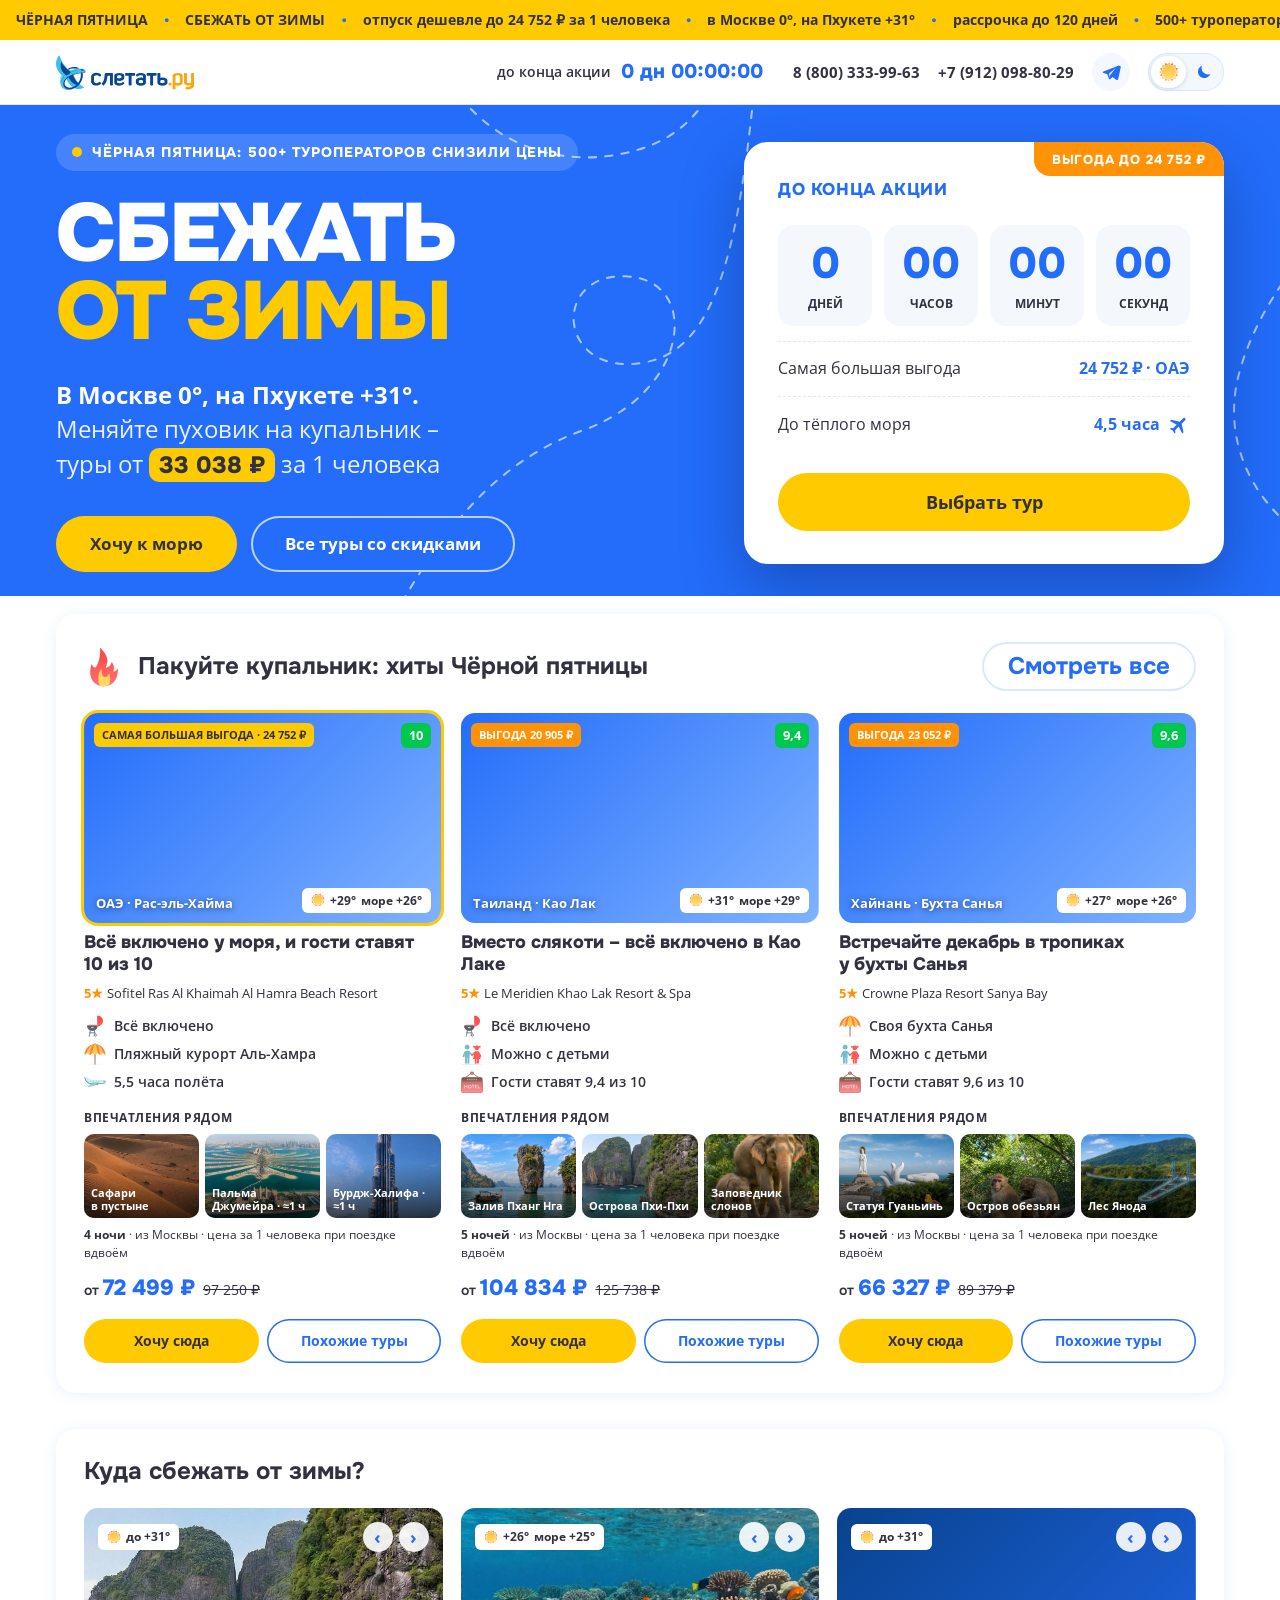
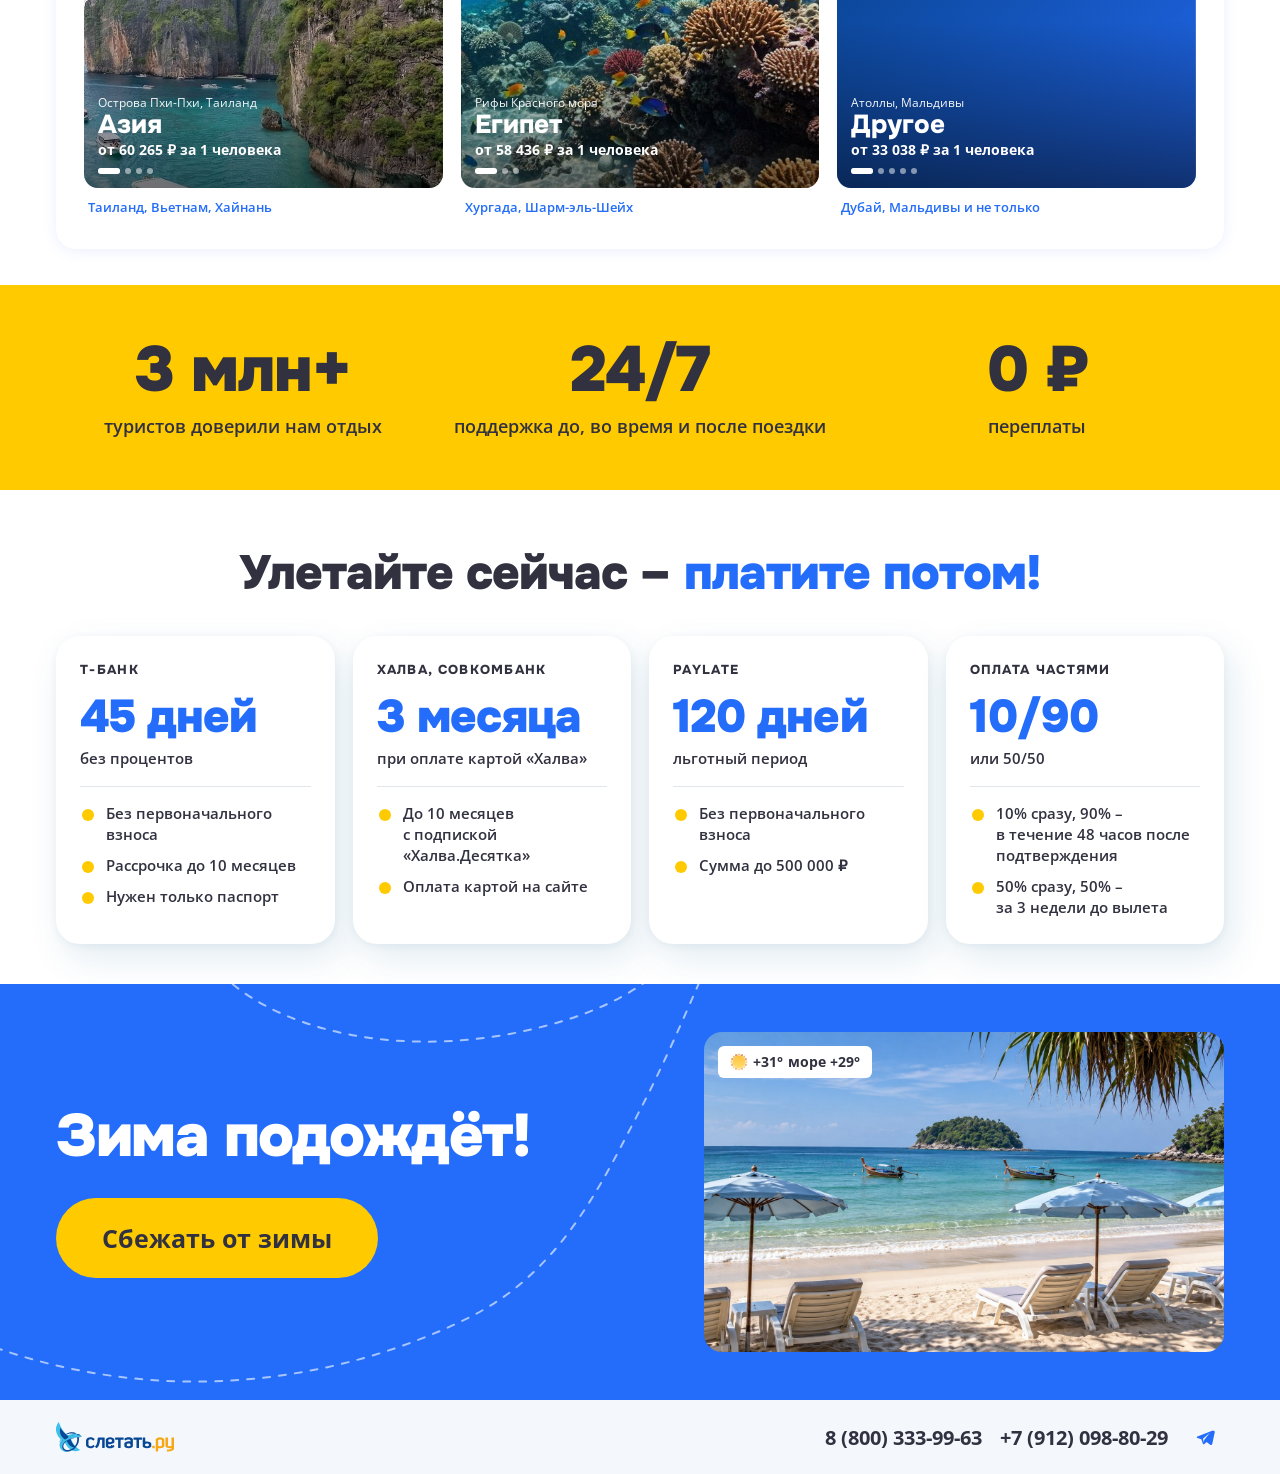
==== black-friday-v13-zima.html @ d65ff570 "Сбежать от зимы v13: стиль эталона, переключатель светлой и тёмной темы, Пхукет в финале Co-Authored" ====
<!doctype html>
<html lang="ru">
<head>
<meta charset="utf-8">
<meta name="viewport" content="width=device-width, initial-scale=1">
<title>Сбежать от зимы – Чёрная пятница в Слетать.ру</title>
<!-- шрифты бренда локально (00_Бренд/fonts): Onest – заголовки, Open Sans – текст; фирменный шрифт Яндекса с yandex-серверов убран -->
<link rel="stylesheet" href="assets/fonts/fonts.css">
<!-- как на ЧП-витрине: макет 1280 px, на десктопе (окно шире 1080 px) страница масштабируется целиком – одинаково в любом окне и масштабе браузера -->
<script>try{if(localStorage.getItem("sl_theme")==="dark")document.documentElement.dataset.theme="dark"}catch(e){}</script>
<script>(() => { const D = document.documentElement, f = () => { const w = D.clientWidth || innerWidth; D.style.setProperty('--z', w > 1080 ? Math.max(.8, Math.min(w / 1280, innerHeight / 560)).toFixed(4) : '1'); }; f(); addEventListener('resize', f); document.addEventListener('DOMContentLoaded', f); })();</script>
<style>
/* цвета только из основной темы sletat.ru (base.html) */
/* цвета бренда (00_Бренд/BRANDBOOK.md): синий #236DFA, жёлтый #FFCA00, оранжевый плашек #FF9207, рейтинг #00C74D, подписи #6C6C76 */
:root{--blue:#236DFA;--bd:#094695;--text:#313140;--muted:#6C6C76;--sky:#F4F8FD;--lb:#D9EAFF;--line:#E1E6EE;--yel:#FFCA00;--org:#FF9207;--grn:#00C74D;--gbg:#E3F7E8}
*{box-sizing:border-box;margin:0;padding:0}
html{scroll-behavior:smooth;scroll-padding-top:90px}
body{font-family:'Open Sans',Helvetica,Arial,sans-serif;background:#fff;color:var(--text);line-height:1.45;overflow-x:hidden;font-size:15px}
a{color:inherit;text-decoration:none}
h1,h2,h3,.mega,.offer,.kicker,.cd b,.nums b,.payc .big,.photo b,.hotel .hook,.hotel .pr b,.way-t,.fin h2,.vs-t,.tcard .lbl{font-family:'Onest','Open Sans',Arial,sans-serif}
button{font:inherit;border:0;cursor:pointer;background:none;color:inherit}
:root{--z:1;--vh:calc(1vh / var(--z))}
@media (min-width:1081px){:root{--vh:min(calc(1vh / var(--z)), 6.06px)}body{zoom:var(--z)}}
.wrap{max-width:1280px;margin:0 auto;padding:0 56px}
.btn{display:inline-flex;align-items:center;justify-content:center;gap:8px;padding:13px 24px;border-radius:100px;font-weight:700;font-size:15px;white-space:nowrap;transition:box-shadow .15s,background .15s} /* все кнопки – пилюли без стрелок (Наталья, 09.11.2026) */
.btn-y{background:var(--yel);color:var(--text)}.btn-y:hover{background:#FFD709}
.btn-b{box-shadow:inset 0 0 0 1.5px var(--blue);color:var(--blue)}.btn-b:hover{background:var(--sky)}
.pill{display:inline-flex;align-items:center;gap:6px;padding:6px 14px;border-radius:100px;font-size:13px;font-weight:600;box-shadow:inset 0 0 0 1px var(--lb);color:var(--blue);white-space:nowrap}
.pill:hover{background:var(--sky)}
.hot{display:inline-flex;align-items:center;gap:5px;background:var(--org);color:#fff;font-weight:700;font-size:11px;letter-spacing:.3px;text-transform:uppercase;padding:4px 9px;border-radius:6px;align-self:flex-start}
.hot svg{width:12px;height:12px}
.proto{background:var(--sky);color:var(--muted);font-size:12px;padding:6px 0}

/* верхний баннер, как «Новый год на Хайнане» */
.promo{background:var(--yel);color:var(--text);overflow:hidden;white-space:nowrap;font-weight:700;font-size:14px;height:40px;display:flex;align-items:center}
.promo div{display:inline-block;animation:run 45s linear infinite}
.promo span{margin:0 16px}.promo b{color:var(--text);font-weight:800}.promo i{font-style:normal;color:var(--blue);font-size:9px;vertical-align:2px}
@keyframes run{to{transform:translateX(-50%)}}

/* шапка */
header{background:#fff;position:sticky;top:0;z-index:40;box-shadow:0 1px 0 var(--line)}
header .wrap{display:flex;align-items:center;gap:22px;height:64px}
/* логотип – файл бренда 00_Бренд/logo/logo_цветной_на-светлом.svg */
.logo{display:flex;align-items:center;flex:none}.logo img{display:block;height:35px;width:auto}
.grow{flex:1}
.hphone{font-weight:700;font-size:15px;line-height:1.2;white-space:nowrap;text-align:right}.hphone small{display:block;font-size:11px;color:var(--muted);font-weight:400}
/* таймер в шапке, как в посадках Натальи */
.hdr-time{display:flex;align-items:center;gap:10px;margin-right:10px;font-size:14px;font-weight:600;color:var(--muted);white-space:nowrap}
.hdr-time b{min-width:7.2em;font:800 20px/1 'Onest','Open Sans',Arial,sans-serif;color:var(--blue);font-variant-numeric:tabular-nums}

/* первый экран: заголовок слева, карточка таймера справа */
.hero{padding:0}.hero>.wrap{padding:0;max-width:none}
.hero-box{position:relative;background:var(--blue);color:#fff;border-radius:0;padding:clamp(22px,calc(5 * var(--vh)),44px) 56px clamp(20px,calc(4 * var(--vh)),48px);overflow:hidden}
.hero-in{position:relative;display:grid;grid-template-columns:minmax(0,1fr) 480px;gap:56px;align-items:center;max-width:1168px;margin:0 auto}
.kicker{display:inline-flex;align-items:center;gap:10px;background:#ffffff26;padding:8px 16px;border-radius:100px;font-weight:800;font-size:14px;letter-spacing:1px;text-transform:uppercase}
.kicker i{width:10px;height:10px;border-radius:50%;background:var(--yel)} /* без свечения и пульсации: на посадках ничего не светится */
.mega{font-size:clamp(64px,calc(13.6 * var(--vh)),104px);font-weight:900;line-height:.95;letter-spacing:-2px;text-transform:uppercase;margin:clamp(16px,calc(4 * var(--vh)),30px) 0 clamp(18px,calc(4.4 * var(--vh)),34px)}
.mega span{display:block;color:var(--yel)}
.hero .lead{font-size:clamp(19px,calc(3.9 * var(--vh)),25px);line-height:1.45;max-width:760px;color:#EAF2FF}
.hero .lead strong{font-weight:700;color:#fff}
.hero .lead b{display:inline-block;background:var(--yel);color:var(--text);font-family:'Onest','Open Sans',Arial,sans-serif;font-weight:800;padding:0 10px;border-radius:10px;white-space:nowrap}
.hero-cta{display:flex;gap:14px;flex-wrap:wrap;margin-top:clamp(24px,calc(5.6 * var(--vh)),44px)}
.hero-cta .btn{padding:clamp(14px,calc(2.6 * var(--vh)),18px) 34px;font-size:17px;border-radius:100px}
.btn-w{box-shadow:inset 0 0 0 2px #ffffffb3;color:#fff;background:var(--blue)}.btn-w:hover{background:#3A7CFB} /* фон непрозрачный: следы самолётов за кнопкой не видны */
.tcard{position:relative;background:#fff;color:var(--text);border-radius:24px;padding:clamp(26px,calc(6 * var(--vh)),44px) 34px clamp(24px,calc(5.4 * var(--vh)),40px);box-shadow:0 24px 60px rgba(6,30,90,.35)}
.tcard .lbl{color:var(--blue);font-weight:800;font-size:17px;letter-spacing:.6px;text-transform:uppercase}
.cdn{display:grid;grid-template-columns:repeat(4,1fr);gap:12px;margin:clamp(16px,calc(3.6 * var(--vh)),26px) 0 clamp(10px,calc(2.4 * var(--vh)),16px)}
.cd{background:var(--sky);border-radius:16px;padding:clamp(12px,calc(2.8 * var(--vh)),20px) 4px clamp(10px,calc(2.2 * var(--vh)),16px);text-align:center}
.cd b{display:block;font-size:clamp(38px,calc(7.2 * var(--vh)),52px);font-weight:800;line-height:1;color:var(--blue);font-variant-numeric:tabular-nums}
.cd small{display:block;margin-top:10px;color:var(--muted);font-size:12px;font-weight:700;text-transform:uppercase}
.trow{display:flex;justify-content:space-between;gap:10px;font-size:16px;padding:clamp(10px,calc(2.6 * var(--vh)),18px) 0;border-top:1px dashed var(--line)}.trow b{color:var(--blue);text-align:right}
.tcard>.btn{width:100%;margin-top:clamp(14px,calc(3.4 * var(--vh)),24px);padding:clamp(14px,calc(2.7 * var(--vh)),19px);font-size:18px;border-radius:100px}
/* плашка выгоды в углу карточки – как .fab-rib в посадках Натальи */
.t-rib{position:absolute;right:0;top:0;display:flex;align-items:center;height:34px;padding:0 18px;border-radius:0 24px 0 16px;background:var(--org);color:#fff;font:800 13px/1 'Onest','Open Sans',Arial,sans-serif;letter-spacing:.06em;text-transform:uppercase;white-space:nowrap}
.t-rib b{font-weight:800}

/* вкладки с иконками */

/* секция-карточка в стиле главной */
.blk{padding:18px 0}
.card{background:#fff;border-radius:20px;box-shadow:0 2px 14px rgba(35,109,250,.10);padding:28px 28px 30px}
.bh{display:flex;align-items:flex-start;gap:14px;margin-bottom:22px}
.bh .ico{flex:none;display:flex;align-items:center;justify-content:center;font-size:22px} /* иконки без подложки */
.bh h2{font-size:24px;font-weight:700;line-height:1.2}
.bh p{color:var(--muted);font-size:14px}
.bh .ttl{display:flex;align-items:center;gap:14px;flex-wrap:wrap}
.bh>div:last-child{flex:1;min-width:0}
/* «Смотреть все»: надпись размером с заголовок, кнопка справа */
.bh:has(.ttl .pill){align-items:center}.bh .ttl:has(.pill){justify-content:space-between}
.bh .ttl .pill,.tcar-h .pill{font:700 24px/1.2 'Onest','Open Sans',Arial,sans-serif;padding:10px 26px;box-shadow:inset 0 0 0 2px var(--lb)}
.bh .rnd{margin-left:auto;display:flex;gap:8px;flex:none}
.rnd button{width:38px;height:38px;border-radius:50%;box-shadow:inset 0 0 0 1px var(--lb);color:var(--blue);display:flex;align-items:center;justify-content:center}
.rnd button:hover{background:var(--sky)}.rnd svg{width:18px;height:18px}
.band{background:var(--sky);padding:44px 0;margin:28px 0}

/* карточки отелей */
.row3{display:grid;grid-template-columns:repeat(3,1fr);gap:20px}
.hotel{display:flex;flex-direction:column;gap:8px}
.himg{position:relative;height:210px;border-radius:14px;overflow:hidden;background-size:cover;background-position:center}
.himg .b1{position:absolute;left:10px;top:10px;max-width:calc(100% - 66px);background:var(--org);color:#fff;font-size:11px;font-weight:800;padding:4px 8px;border-radius:6px;text-transform:uppercase}
.himg .rt{position:absolute;right:10px;top:10px;background:var(--grn);color:#fff;font-size:13px;font-weight:800;padding:3px 8px;border-radius:6px}
.himg .cn{position:absolute;left:12px;bottom:10px;color:#fff;font-weight:700;font-size:13px;text-shadow:0 1px 6px rgba(0,0,0,.5)}
.hotel .pr{display:flex;align-items:baseline;gap:8px;flex-wrap:wrap;margin-top:4px}
.hotel .pr b{font-size:22px;font-weight:800;color:var(--blue)}.hotel .pr s{color:var(--muted);font-size:14px}
.hotel h3{font-size:15px;font-weight:700;line-height:1.3}
.hotel .m{color:var(--muted);font-size:13px}
.hotel .pl{display:flex;gap:6px;flex-wrap:wrap}.hotel .pl span{font-size:12px;padding:3px 8px;border-radius:6px;background:var(--sky);color:var(--blue);font-weight:600}
.hotel .mon{color:var(--grn);font-weight:700;font-size:13px}
.hotel .left{color:var(--org);font-weight:700;font-size:13px}
.hotel .btn{margin-top:auto}

/* направления */
.row4{display:grid;grid-template-columns:repeat(3,1fr);gap:18px;align-items:start}
.tile{display:flex;flex-direction:column;gap:8px}
.photo{position:relative;height:280px;border-radius:14px;overflow:hidden;color:#fff;cursor:pointer;outline:3px solid transparent;outline-offset:-3px;transition:outline-color .2s}
.tile.open .photo{outline-color:var(--org)}
.slide{position:absolute;inset:0;opacity:0;transition:opacity .6s;background-size:cover;background-position:center}.slide.on{opacity:1}
.photo .ov{position:absolute;inset:0;padding:14px;display:flex;flex-direction:column;justify-content:space-between;background:linear-gradient(180deg,rgba(0,0,0,.05) 40%,rgba(0,0,0,.55))}
.photo .t1{display:flex;justify-content:space-between;align-items:center}
.photo .save{background:var(--org);font-size:11px;font-weight:800;padding:4px 8px;border-radius:6px}
.arr{display:flex;gap:6px}.arr button{width:30px;height:30px;border-radius:50%;background:#ffffffe6;color:var(--blue);font-size:18px;font-weight:800;line-height:1}
.cap{font-size:12px;opacity:.95}.photo b{display:block;font-size:26px;font-weight:800;line-height:1.1}.photo .from{font-weight:700;font-size:14px}
.dots{display:flex;gap:5px;margin-top:8px}.dots i{width:6px;height:6px;border-radius:10px;background:#ffffff80;transition:width .3s}.dots i{position:relative;overflow:hidden}.dots i.on{width:22px;background:#ffffff80}.dots i.on:after{content:"";position:absolute;inset:0;background:#fff;transform-origin:left;transform:scaleX(1)}.tile.run .dots i.on:after{animation:prog 4s linear}@keyframes prog{from{transform:scaleX(0)}}
.hint{font-weight:600;font-size:13px;color:var(--blue);padding:2px 4px}
.list{display:none;background:#fff;border-radius:14px;padding:6px;box-shadow:0 10px 26px rgba(20,40,90,.16)}
.tile.open .list{display:block}.tile.open .hint{display:none}
.list a{display:flex;justify-content:space-between;align-items:center;padding:10px 12px;border-radius:8px;font-weight:700;font-size:14px}
.list a:hover{background:var(--sky)}.list a span{color:var(--muted);font-weight:400;font-size:13px}

/* карусель туров направления */
.tcar{margin-top:26px;border-top:1px solid var(--line);padding-top:22px}
.tcar-h{display:flex;justify-content:space-between;align-items:center;gap:12px}
.tcar-h b{font-size:20px}.cn2{color:var(--muted);font-size:14px;margin-left:10px}
.tcar .rnd{display:flex;gap:8px}
.fchips{display:flex;gap:6px;flex-wrap:wrap;margin:14px 0 16px}
.fchips button{padding:7px 14px;border-radius:8px;box-shadow:inset 0 0 0 1px var(--line);font-weight:600;font-size:13px}.fchips button.on{background:var(--blue);color:#fff;box-shadow:none}
.car{display:grid;grid-auto-flow:column;grid-auto-columns:calc((100% - 60px)/4);gap:20px;overflow-x:auto;scroll-snap-type:x mandatory;scrollbar-width:none;scroll-behavior:smooth}
.car::-webkit-scrollbar{display:none}
.car .hotel{scroll-snap-align:start}.car .himg{height:170px}.car .hotel h3{font-size:14px}
.car .lnk{color:var(--blue);font-weight:600;font-size:13px}

/* этапы – как «Почему Слетать.ру» */
.row4c{display:grid;grid-template-columns:repeat(4,1fr);gap:16px}
.st{background:#fff;border-radius:16px;padding:20px;display:flex;flex-direction:column;gap:6px;position:relative;min-height:190px}
.st .d{color:var(--muted);font-size:13px;font-weight:600}
.st h3{font-size:17px}.st p{color:var(--muted);font-size:13px}
.st .tag{display:none;position:absolute;right:14px;top:14px;background:var(--yel);font-weight:800;font-size:10px;letter-spacing:.5px;padding:3px 8px;border-radius:6px}
.st.now{box-shadow:0 0 0 2px var(--blue)}.st.now .tag{display:block}
.st .em{margin-top:auto;font-size:40px;align-self:flex-end;line-height:1}

/* рассрочка – синий баннер */
.inst{background:var(--blue);color:#fff;border-radius:20px;padding:28px 40px;display:grid;grid-template-columns:1fr 400px;gap:40px;align-items:center;position:relative;overflow:hidden}
.inst>*{position:relative}
.inst h2{font-size:28px;line-height:1.15;margin:10px 0 6px}
.inst .p{color:#EAF2FF;font-size:16px}
.chk{display:flex;gap:10px;align-items:center;font-weight:600;margin-top:6px}.chk:before{content:"✓";flex:none;width:20px;height:20px;border-radius:50%;background:var(--grn);color:#fff;font-size:12px;font-weight:800;display:flex;align-items:center;justify-content:center}
.inst .cta{display:flex;gap:10px;flex-wrap:wrap;margin-top:22px}.inst .btn-b{box-shadow:inset 0 0 0 1.5px #fff;color:#fff}.inst .btn-b:hover{background:#ffffff1f}
.calc{background:#fff;color:var(--text);border-radius:16px;padding:18px 22px;display:flex;flex-direction:column;gap:7px}
.calc .c2{font-size:11px;font-weight:800;color:var(--muted);letter-spacing:1px}
.calc .pr{display:flex;align-items:baseline;gap:8px}.calc .pr b{font-size:26px;color:var(--blue)}.calc .pr s{color:var(--muted)}
.calc .ec{align-self:flex-start;background:var(--gbg);color:var(--grn);font-weight:700;font-size:13px;padding:4px 9px;border-radius:6px}
.calc hr{border:0;border-top:1px solid var(--line)}
.tabs{display:flex;gap:6px}.tabs button{padding:7px 14px;border-radius:8px;box-shadow:inset 0 0 0 1px var(--line);font-weight:600;font-size:13px}.tabs button.on{background:var(--blue);color:#fff;box-shadow:none}
.permo{display:flex;align-items:baseline;gap:6px}.permo b{font-size:28px;font-weight:800;color:var(--blue)}.permo span{color:var(--muted)}
.paychips{display:flex;gap:8px;align-items:center;flex-wrap:wrap;margin-top:16px;font-size:14px}
.paychips span{background:var(--sky);color:var(--blue);font-weight:600;font-size:13px;padding:6px 12px;border-radius:8px}

/* как забрать тур */
.how{display:grid;grid-template-columns:repeat(3,1fr);gap:16px}
.hs{border-radius:16px;box-shadow:inset 0 0 0 1px var(--line);padding:22px;display:flex;gap:14px}
.hs i{flex:none;width:40px;height:40px;border-radius:50%;background:var(--sky);color:var(--blue);font-style:normal;font-weight:800;font-size:18px;display:flex;align-items:center;justify-content:center}
.hs h3{font-size:16px;margin-bottom:4px}.hs p{color:var(--muted);font-size:13px}
.paynote{margin-top:16px;background:var(--gbg);color:#14753F;border-radius:12px;padding:12px 18px;font-weight:600;font-size:14px}

/* цифры – как в посадке Натальи ЧП-корпоративный */
.stats{background:var(--yel);padding:52px 0;margin:18px 0}
.stats .wrap{display:grid;grid-template-columns:repeat(3,minmax(0,1fr));gap:24px;text-align:center}
.stats b{display:block;font:900 64px/1.05 'Onest','Open Sans',Arial,sans-serif;color:var(--text);letter-spacing:-.02em}
.stats span{display:block;margin-top:10px;font-size:18px;font-weight:600;line-height:1.35;color:var(--text)}
@media(max-width:980px){.stats{padding:32px 0}.stats .wrap{gap:8px}.stats b{font-size:28px;white-space:nowrap}.stats span{font-size:13px}}

/* форма – как «Подберём под ваш бюджет» */
.pick{display:grid;grid-template-columns:1fr 420px;gap:40px;align-items:start}
.ava{display:flex;margin-bottom:14px}.ava i{width:46px;height:46px;border-radius:50%;border:3px solid #fff;margin-left:-10px;display:flex;align-items:center;justify-content:center;font-style:normal;font-weight:800;color:#fff;font-size:15px}
.ava i:first-child{margin-left:0;background:var(--blue)}.ava i:nth-child(2){background:var(--org)}.ava i:nth-child(3){background:var(--grn)}
.pick h2{font-size:28px;line-height:1.15}
.pick .sub{color:var(--muted);margin-top:8px}
.after{margin-top:20px;display:flex;flex-direction:column;gap:10px}
.after h3{font-size:15px}
.after div{display:flex;gap:12px;align-items:flex-start;font-size:14px}.after i{flex:none;width:28px;height:28px;border-radius:8px;background:var(--sky);color:var(--blue);font-style:normal;font-weight:800;display:flex;align-items:center;justify-content:center;font-size:13px}
.pick .ph{margin-top:18px;font-size:13px;color:var(--muted)}.pick .ph a{color:var(--blue);font-weight:700}
.lead-form{display:flex;flex-direction:column;gap:10px;background:var(--sky);border-radius:16px;padding:22px}
.lead-form h3{font-size:18px}
.fld{background:#fff;border:1px solid var(--line);border-radius:10px;padding:7px 14px}.fld:focus-within{border-color:var(--blue)}
.fld label{display:block;font-size:11px;color:var(--muted)}.fld input{border:0;font:inherit;width:100%;outline:none;padding:1px 0;background:transparent}
.chs{display:flex;gap:6px;flex-wrap:wrap}.chs input{display:none}.chs span{display:inline-block;padding:7px 14px;border-radius:8px;background:#fff;border:1px solid var(--line);font-weight:600;font-size:13px;cursor:pointer}
.chs input:checked+span{background:var(--blue);color:#fff;border-color:var(--blue)}
.legal{font-size:11px;color:var(--muted)}
.ok{background:var(--gbg);border-radius:16px;padding:22px}.ok h3{color:var(--grn);margin-bottom:6px}

/* как купить: две колонки */
.buy{display:grid;grid-template-columns:1fr 1fr;gap:20px}
.buy .col{border-radius:16px;box-shadow:inset 0 0 0 1px var(--line);padding:22px}
.buy h3{font-size:16px;margin-bottom:12px}
.buy li{list-style:none;display:flex;align-items:center;gap:10px;padding:10px 12px;border-radius:10px;background:var(--sky);margin-bottom:8px;font-size:14px}
.buy li:before{content:"";flex:none;width:8px;height:8px;border-radius:50%;background:var(--blue)}
.buy .tel{font-size:24px;font-weight:800;color:var(--blue);display:block;margin:4px 0}
.buy .col .row{display:flex;gap:8px;flex-wrap:wrap;margin-top:12px}.buy .col .row .btn{padding:10px 16px;font-size:14px}

/* подвал */
footer{background:var(--sky);margin-top:0;padding:18px 0;font-size:13px;color:var(--muted)}
.fgrid{display:flex;align-items:center;justify-content:space-between;gap:28px;flex-wrap:wrap}
.fgrid .logo img{height:30px}
.flinks{display:flex;gap:18px;flex-wrap:wrap;flex:1}footer a:hover{color:var(--blue)}
footer .tel{color:var(--text);font-size:16px;font-weight:800}
.fbot{margin-top:10px;font-size:11px}

.mbar{display:none;position:fixed;left:0;right:0;bottom:0;z-index:38;background:#fff;box-shadow:0 -6px 20px rgba(20,40,90,.12)}
.mbar .t{background:var(--blue);color:#fff;text-align:center;font-size:12px;font-weight:700;padding:5px}
.mbar .r{display:flex;gap:8px;padding:10px 12px}.mbar .btn{flex:1;padding:12px 8px}
.modal{position:fixed;inset:0;background:rgba(10,25,60,.55);display:none;align-items:center;justify-content:center;z-index:60;padding:16px}
.modal.open{display:flex}.modal .box{background:#fff;border-radius:20px;padding:24px;max-width:440px;width:100%;position:relative}
.modal .x{position:absolute;right:14px;top:6px;color:var(--muted);font-size:28px}.modal h3{font-size:20px;padding-right:28px}
.modal .lead-form{padding:0;background:none;margin-top:12px}.modal .fld{background:var(--sky)}

@media(max-width:980px){
 .wrap{padding:0 16px}body{font-size:14px}
 .hide-m{display:none!important}.hdr-time{display:none}
 .hero-box{padding:26px 16px 30px}
 .hero-in{grid-template-columns:1fr;gap:44px}
 .mega{font-size:54px;letter-spacing:-1px;margin:18px 0 20px}.hero .lead{font-size:18px}
 .hero-cta .btn{flex:1 1 100%;padding:15px}
 .tcard{padding:26px 16px 18px}.cd b{font-size:32px}.cdn{gap:6px}.trow{font-size:14px}
 .card{padding:20px 16px;border-radius:16px}.bh h2{font-size:20px}.bh .ttl .pill,.tcar-h .pill{font-size:20px;padding:8px 20px}.bh:has(.ttl .pill){align-items:flex-start}
 .row3,.row4{grid-auto-flow:column;grid-template-columns:none;grid-auto-columns:82%;overflow-x:auto;scroll-snap-type:x mandatory;scrollbar-width:none}
 .row3>*,.row4>*{scroll-snap-align:start}
 .row4c,.how,.buy,.pick{grid-template-columns:1fr}
 .photo{height:230px}
 .car{grid-auto-columns:78%}.tcar-h b{font-size:17px}
 .inst{grid-template-columns:1fr;padding:24px 18px;gap:24px}.inst h2{font-size:24px}
 .inst>*,.pick>*{min-width:0}
 footer{padding:16px 0 96px}.fgrid{gap:12px}
 .mbar{display:block}
}

/* v5: иконки набора Summer (Printerinks), как у посадки Натальи */
.fi{width:22px;height:22px;flex:none;display:inline-block;vertical-align:middle}
.bh .ico .fi{width:40px;height:40px}
@media(max-width:980px){.bh .ico .fi{width:32px;height:32px}}
.hot .fi,.chips .fi{width:14px;height:14px}
/* шапка: два телефона и Telegram */
.hphones{display:flex;gap:18px;align-items:center}
.tg{width:38px;height:38px;flex:none;border-radius:50%;background:var(--sky);color:var(--blue);display:flex;align-items:center;justify-content:center}
.tg svg{width:20px;height:20px}.tg:hover{background:var(--lb)}
/* карточка тура: крючок, удобства, условия и две кнопки, как у Натальи */
.hotel .hook{font-size:18px;font-weight:800;line-height:1.25}
.hotel .hn{font-size:13px;color:var(--muted)}.hotel .hn b{color:var(--org);font-weight:700;margin-right:4px}
.perks{display:flex;flex-direction:column;gap:6px;margin:4px 0}
.perks span{display:flex;align-items:center;gap:8px;font-size:14px;font-weight:600}
.terms{font-size:12px;color:var(--muted)}.terms b{color:var(--text)}
.hotel .pr small{font-size:14px;font-weight:600;color:var(--text)}
.cta2{display:flex;gap:8px;margin-top:auto;padding-top:6px}.cta2 .btn{flex:1;padding:12px 10px;font-size:14px}
.car .cta2 .btn{padding:10px 8px;font-size:13px}
.carlink{font-weight:700;color:var(--blue);font-size:14px;white-space:nowrap}
/* рассрочка: 4 карточки с условиями sletat.ru/faq */
.inst{grid-template-columns:1fr}
.pay-sec{padding:40px 0 22px}
.pay-h{text-align:center;font:900 48px/1.08 'Onest','Open Sans',Arial,sans-serif;letter-spacing:-.02em}.pay-h em{font-style:normal;color:var(--blue)}
.pay-sub{text-align:center;color:var(--muted);font-size:18px;margin-top:12px}
.pay{display:grid;grid-template-columns:repeat(4,minmax(0,1fr));gap:18px;margin-top:36px}
.pay-c{display:flex;flex-direction:column;padding:26px 24px;border-radius:24px;background:#fff;box-shadow:0 2px 8px rgba(15,85,126,.06),8px 14px 36px rgba(18,102,152,.12);transition:transform .3s cubic-bezier(.2,.8,.2,1)}
.pay-c:hover{transform:translateY(-4px)}
.pay-p{font:800 13px/1.2 'Onest','Open Sans',Arial,sans-serif;letter-spacing:.1em;text-transform:uppercase;color:var(--muted)}
.pay-big{margin:16px 0 18px;font:900 46px/1 'Onest','Open Sans',Arial,sans-serif;letter-spacing:-.02em;color:var(--blue);white-space:nowrap}
.pay-big small{display:block;margin-top:8px;font:600 15px/1.35 'Open Sans',Arial,sans-serif;letter-spacing:0;color:var(--muted);white-space:normal}
.pay-l{list-style:none;margin:0;padding:16px 0 0;border-top:1px solid var(--line);display:grid;gap:10px}
.pay-l li{position:relative;padding-left:26px;font-size:14.5px;font-weight:600;line-height:1.45}
.pay-l li::before{content:'';position:absolute;left:2px;top:6px;width:12px;height:12px;border-radius:50%;background:var(--yel)}
.pay-note{text-align:center;color:var(--muted);font-size:13px;margin-top:22px}
.pay-cta{display:flex;justify-content:center;gap:12px;flex-wrap:wrap;margin-top:18px}.pay-cta .btn{padding:16px 34px;font-size:17px}
.btn-b2{box-shadow:inset 0 0 0 2px var(--blue);color:var(--blue)}.btn-b2:hover{background:var(--sky)}
@media(max-width:980px){.pay-h{font-size:30px}.pay-sub{font-size:15px}.pay{grid-template-columns:1fr 1fr;gap:12px;margin-top:24px}.pay-c{padding:22px 20px}.pay-big{font-size:36px;margin:12px 0 14px}.pay-cta .btn{flex:1 1 100%}}
@media(max-width:560px){.pay{grid-template-columns:1fr}}
.payg{display:grid;grid-template-columns:repeat(4,1fr);gap:14px}
.payc{background:#fff;color:var(--text);border-radius:16px;padding:18px 18px 16px;display:flex;flex-direction:column;gap:4px}
.payc .pp{font-size:12px;font-weight:800;color:var(--muted);text-transform:uppercase;letter-spacing:.5px}
.payc .big{font-size:30px;font-weight:900;color:var(--blue);line-height:1.1}
.payc .big small{display:block;font-size:13px;font-weight:600;color:var(--text)}
.payc ul{list-style:none;margin-top:8px;display:flex;flex-direction:column;gap:4px;font-size:13px;color:var(--muted)}
.payc ul li{position:relative;padding-left:18px}.payc ul li:before{content:"";position:absolute;left:0;top:5px;width:10px;height:10px;border-radius:50%;background:var(--yel)}.payc.y ul li:before{background:var(--blue)}
.payc.y{background:var(--yel)}.payc.y .big{color:var(--text)}.payc.y ul{color:var(--text)}
.paynote2{font-size:12px;color:#EAF2FF;margin-top:12px}
/* подвал: контакты */
.fcont{display:flex;gap:18px;align-items:center;flex-wrap:wrap}
.fcont .tel{font-size:20px;margin:0}
@media(max-width:980px){
 header .wrap{gap:10px}.logo img{height:28px}.hphones{gap:10px}
 .kicker{font-size:12px;letter-spacing:.4px;padding:7px 12px}.hero .lead br{display:none}
 .hphone{display:none}
 .payg{grid-template-columns:1fr 1fr}.payc .big{font-size:24px}
 .tcar-h{flex-wrap:wrap}
}
@media(max-width:560px){.payg{grid-template-columns:1fr}
}

/* ===== v8: Макс, погода из «Сбежать от зимы», «Впечатления рядом» и финал из посадки Натальи ===== */
.tg.mx svg{width:22px;height:22px}
.bh .sub2{color:var(--muted);font-size:15px;margin-top:4px}
/* температура на фото */
.tmp{display:inline-flex;align-items:center;gap:5px;background:#fff;color:var(--text);font-size:12px;font-weight:800;padding:4px 9px;border-radius:6px;white-space:nowrap}
.tmp .fi{width:14px;height:14px}.tmp i{font-style:normal;font-weight:800;color:var(--text)}
.himg .tmp{position:absolute;right:10px;bottom:10px}
.car .himg .tmp{top:44px;bottom:auto} /* в узких карточках каталога погода не закрывает подпись места */
.photo .t1 .tmp{font-size:12px}
/* «Тот же ноябрь, другая погода» */
.vs{position:relative;display:grid;grid-template-columns:1fr 1fr;gap:72px}
.vs:before{content:"";position:absolute;left:calc(50% - 36px);right:calc(50% - 36px);top:50%;border-top:2px dashed var(--lb)}
.vs-c{position:relative;min-height:300px;border-radius:16px;overflow:hidden;color:#fff;padding:24px 26px;display:flex;flex-direction:column;justify-content:flex-end;background-size:cover;background-position:center;isolation:isolate}
.vs-c:after{content:"";position:absolute;inset:0;z-index:-1;background:linear-gradient(180deg,rgba(0,0,0,0) 25%,rgba(0,0,0,.7))}
.vs-c.cold{background-color:#5D6A87;filter:saturate(.6)}.vs-c.warm{background-color:var(--blue)}
.vs-l{font-size:13px;font-weight:800;letter-spacing:.8px;text-transform:uppercase;opacity:.9}
.vs-t{font-size:84px;font-weight:900;line-height:.95;letter-spacing:-2px;margin:6px 0 12px}
.vs-c.warm .vs-t{color:var(--yel)}
.vs-f{list-style:none;display:grid;gap:6px;font-weight:600;font-size:15px;border-top:1px solid #ffffff40;padding-top:12px}
.vs-f li{display:flex;gap:8px;align-items:center}.vs-f .fi{filter:brightness(0) invert(1)}
.vs-mid{position:absolute;left:50%;top:50%;transform:translate(-50%,-50%);z-index:2;width:96px;height:96px;border-radius:50%;background:var(--yel);display:flex;flex-direction:column;align-items:center;justify-content:center;box-shadow:0 0 0 8px #fff;text-align:center;line-height:1.1}
.vs-mid b{font-size:17px;font-weight:900}.vs-mid small{font-size:11px;font-weight:700}
/* «Впечатления рядом» в хитах */
.see-h{font-size:12px;font-weight:800;color:var(--muted);text-transform:uppercase;letter-spacing:.5px;margin-top:4px}
.see{display:grid;grid-template-columns:repeat(3,1fr);gap:6px}
.sg{position:relative;height:84px;border-radius:10px;overflow:hidden;background-size:cover;background-position:center;background-color:var(--lb);color:#fff;display:flex;align-items:flex-end;padding:6px 7px;font-size:11px;font-weight:700;line-height:1.15}
.sg:before{content:"";position:absolute;inset:0;background:linear-gradient(180deg,rgba(0,0,0,0) 35%,rgba(0,0,0,.7))}.sg span{position:relative}
/* «Купите как удобно» */
.ways{display:grid;grid-template-columns:repeat(3,1fr);gap:16px}
.way{display:flex;flex-direction:column;gap:8px;padding:22px 20px;border-radius:16px;background:var(--sky);transition:box-shadow .15s}
.way:hover{box-shadow:inset 0 0 0 2px var(--blue)}
.way-i{width:46px;height:46px;border-radius:50%;background:var(--blue);color:#fff;display:flex;align-items:center;justify-content:center}.way-i svg{width:22px;height:22px}
.way-t{font-size:19px;font-weight:800}.way-d{color:var(--muted);font-size:14px}
.way-a{margin-top:auto;padding-top:6px;color:var(--blue);font-weight:800;font-size:17px;white-space:nowrap}
/* финал */
.fin-sec{position:relative;overflow:hidden;background:var(--blue);color:#fff;margin-top:18px;padding:48px 0}.fin-sec>.wrap{position:relative}
/* следы самолётов: белый пунктир, как маршруты на первом экране посадок Натальи */
.trails{position:absolute;top:0;left:50%;width:1280px;height:100%;margin-left:-640px;pointer-events:none}
.trails path{fill:none;stroke:rgba(255,255,255,.6);stroke-width:2;stroke-dasharray:7 9;stroke-linecap:round} /* статичные */
@media(max-width:980px){.trails{display:none}} /* цветные блоки – на всю ширину, без скруглений */
.fin{display:grid;grid-template-columns:minmax(0,1fr) minmax(0,520px);gap:48px;align-items:center;overflow:hidden}
.fin h2{font-size:60px;font-weight:900;line-height:1.02;letter-spacing:-1.5px}.fin p{font-size:20px;margin:16px 0 0;max-width:480px;color:#EAF2FF}.fin p b{color:#fff}
.fin .btn{margin-top:30px;background:var(--yel);color:var(--text);padding:22px 46px;font-size:25px;border-radius:100px}.fin .btn:hover{background:#FFD709}
.fin-ph{position:relative;height:320px;border-radius:18px;overflow:hidden}
.fin-ph>img{display:block;width:100%;height:100%;object-fit:cover}
.fin-ph .tmp{position:absolute;left:14px;top:14px;font-size:14px;padding:6px 12px}.fin-ph .tmp .fi{width:18px;height:18px}
@media(max-width:980px){
 .vs{grid-template-columns:1fr;gap:16px}.vs:before{display:none}.vs-c{min-height:230px}.vs-t{font-size:60px}
 .vs-mid{position:static;transform:none;margin:-8px auto -8px;width:auto;height:auto;flex-direction:row;gap:6px;padding:8px 16px;border-radius:100px;box-shadow:none}
 .fin-sec{padding:32px 0}.fin{grid-template-columns:1fr;gap:22px}.fin h2{font-size:34px}.fin p{font-size:16px}.fin .btn{width:100%;padding:18px;margin-top:22px;font-size:21px}.fin-ph{height:210px}
}
@media(max-width:760px){.ways{grid-template-columns:1fr}}

/* ===== v8.1: каталог открывается по клику на плитку + анимации фото из v7 «Сбежать от зимы» ===== */
.tcar[hidden]{display:none}
.tcar{animation:catin .45s cubic-bezier(.2,.8,.2,1);scroll-margin-top:90px}
@keyframes catin{from{opacity:0;transform:translateY(12px)}}
.tile .photo{transition:transform .3s cubic-bezier(.2,.8,.2,1),outline-color .2s}
.tile:hover .photo{transform:translateY(-4px)}
.slide{transition:opacity .6s,transform .8s cubic-bezier(.2,.8,.2,1)}
.tile:hover .slide{transform:scale(1.06)}
.tile.sel .photo{box-shadow:0 0 0 3px var(--org)}
.tile .hint{cursor:pointer;text-align:left}
/* слой фото внутри карточки, чтобы зумить фото, а не плашки */
.ph{position:absolute;inset:0;background-size:cover;background-position:center;font-style:normal}
.himg .ph{transition:transform .6s cubic-bezier(.2,.8,.2,1)}
.car .hotel:hover .himg .ph{transform:scale(1.06)}
/* хиты: карточка выезжает снизу, фото медленно отъезжает (9 с), удобства появляются по очереди */
.hotel.hit{opacity:0;transform:translateY(40px);transition:opacity .7s ease,transform .7s cubic-bezier(.2,.8,.2,1);transition-delay:calc(var(--i) * 120ms)}
.hotel.hit.vis{opacity:1;transform:none}
.hotel.hit .himg .ph{transform:scale(1.12);transition:transform 9s ease-out}
.hotel.hit.vis .himg .ph{transform:scale(1)}
.hotel.hit .perks span{opacity:0;transform:translateY(8px);transition:opacity .4s ease,transform .4s cubic-bezier(.2,1.3,.4,1);transition-delay:calc(var(--j) * 90ms + 350ms)}
.hotel.hit.vis .perks span{opacity:1;transform:none}
/* «Впечатления рядом»: зум при наведении */
.sg .ph{z-index:0;transition:transform .6s cubic-bezier(.2,.8,.2,1)}.sg:before{z-index:1}.sg span{z-index:2}
.sg:hover .ph{transform:scale(1.06)}
/* карточки каталога появляются каскадом */
.car .hotel{animation:ccin .5s cubic-bezier(.2,.8,.2,1) both;animation-delay:calc(var(--i) * 70ms)}
@keyframes ccin{from{opacity:0;transform:translateY(16px)}}
/* «Тот же ноябрь»: медленный наезд камеры, как на первом экране v7 */
.vs-c{background-image:none!important}
.vs-c .ph{z-index:-2;animation:drift 24s ease-in-out infinite alternate}
@keyframes drift{from{transform:scale(1)}to{transform:scale(1.08)}}
.way{transition:transform .3s cubic-bezier(.2,.8,.2,1),box-shadow .15s}.way:hover{transform:translateY(-4px)}
/* v8.3: триггеры */
.hotel.hit.top .himg{box-shadow:0 0 0 3px var(--yel)}.hotel.hit.top .b1{background:var(--yel);color:var(--text)}

.trow a{color:var(--blue);border-bottom:1px dashed var(--lb)}
.trow .tfly{display:inline-flex;align-items:center;gap:8px}.trow .tplane{width:22px;height:22px;fill:var(--blue);flex:none}
.xchips{margin-top:-6px}.xchips button{display:inline-flex;align-items:center;gap:6px}.xchips button small{color:var(--muted);font-weight:600}.xchips button.on small{color:#D9EAFF}
.xchips .fi,.hotel .pl .fi{width:16px;height:16px}.hotel .pl span{display:inline-flex;align-items:center;gap:4px}
#maxHit{scroll-margin-top:100px}
@media(prefers-reduced-motion:reduce){
 .tcar,.car .hotel,.vs-c .ph{animation:none}
 .hotel.hit,.hotel.hit .perks span{opacity:1;transform:none;transition:none}
 .hotel.hit .himg .ph{transform:none;transition:none}
 .tile:hover .photo,.tile:hover .slide,.way:hover{transform:none}
}
/* v8.4: без серых надписей: служебные удалены, нужные подписи тёмные */
:root{--muted:#313140}
/* v10: корпоративные цвета эталона (тёмная палитра v9 убрана) */
/* v11: таймер снова на первом экране, фото в финале – как в эталоне */
.fin-ph>img{object-position:50% 50%}
/* ===== v12: тёмная тема из v9 по переключателю ===== */
html[data-theme=dark]{--bg:#070B16;--bg2:#0B1226;--card:#111A2E;--card2:#17223A;--text:#F5F7FB;--muted:#F5F7FB;--sky:#17223A;--lb:#2A3A5C;--line:#22304D;--ink-d:#0B1226}
html[data-theme=dark] body{background:var(--bg);color:var(--text)}
html[data-theme=dark] header{background:var(--bg);box-shadow:0 1px 0 var(--line)}
html[data-theme=dark] .hero-box,html[data-theme=dark] .fin-sec{background:var(--bg2)}
html[data-theme=dark] .btn-w{background:var(--bg2)}
html[data-theme=dark] .btn-w:hover{background:var(--card2)}
html[data-theme=dark] .card,html[data-theme=dark] .pay-c{background:var(--card);box-shadow:inset 0 0 0 1px var(--line)}
html[data-theme=dark] .tcard{background:var(--card);color:var(--text);box-shadow:inset 0 0 0 1px var(--line),0 24px 60px rgba(0,0,0,.6)}
html[data-theme=dark] footer{background:var(--bg);box-shadow:0 -1px 0 var(--line)}
html[data-theme=dark] .mbar{background:var(--bg);box-shadow:0 -1px 0 var(--line)}
html[data-theme=dark] .list{background:var(--card2)}
html[data-theme=dark] .btn-y,html[data-theme=dark] .promo,html[data-theme=dark] .promo b,html[data-theme=dark] .stats,html[data-theme=dark] .stats b,html[data-theme=dark] .stats span,html[data-theme=dark] .hero .lead b,html[data-theme=dark] .fin .btn,html[data-theme=dark] .hotel.hit.top .b1,html[data-theme=dark] .tmp,html[data-theme=dark] .tmp i{color:var(--ink-d)}
html[data-theme=dark] .hdr-time b,html[data-theme=dark] .tcard .lbl,html[data-theme=dark] .cd b,html[data-theme=dark] .trow b,html[data-theme=dark] .trow a,html[data-theme=dark] .hotel .pr b,html[data-theme=dark] .pay-big,html[data-theme=dark] .pay-h em,html[data-theme=dark] .pill,html[data-theme=dark] .hint,html[data-theme=dark] .car .lnk,html[data-theme=dark] .tg{color:var(--yel)}
html[data-theme=dark] .trow a{border-bottom-color:#FFCA0066}
html[data-theme=dark] .trow .tplane{fill:var(--yel)}
html[data-theme=dark] .pill{box-shadow:inset 0 0 0 2px var(--lb)}
html[data-theme=dark] .pill:hover{background:var(--card2)}
html[data-theme=dark] .btn-b{box-shadow:inset 0 0 0 1.5px var(--lb);color:var(--text)}
html[data-theme=dark] .btn-b:hover{background:var(--card2)}
html[data-theme=dark] .fchips button{box-shadow:inset 0 0 0 1px var(--lb)}
html[data-theme=dark] .fchips button.on{background:var(--yel);color:var(--ink-d)}
html[data-theme=dark] .promo i{color:var(--ink-d)}
html[data-theme=dark] .hotel .pr s{color:#C5CEE0}
html[data-theme=dark] .tile.sel .photo{box-shadow:0 0 0 3px var(--yel)}
html[data-theme=dark] .fin-ph>img{object-position:70% 30%}

html[data-theme=dark] .fin-ph>img{object-position:50% 50%}
/* переключатель темы: солнце – светлая (корпоративная), луна – тёмная (из v7) */
.thm{position:relative;display:flex;align-items:center;gap:0;width:76px;height:38px;flex:none;padding:3px;border-radius:100px;background:var(--sky);box-shadow:inset 0 0 0 1px var(--lb);cursor:pointer}
.thm span{position:relative;z-index:1;display:flex;align-items:center;justify-content:center;width:35px;height:32px}
.thm .fi{width:20px;height:20px}
.thm svg{width:18px;height:18px;fill:var(--blue)}
.thm:before{content:"";position:absolute;left:3px;top:3px;width:35px;height:32px;border-radius:100px;background:#fff;box-shadow:0 1px 4px rgba(20,40,90,.18);transition:transform .25s cubic-bezier(.2,.8,.2,1)}
html[data-theme=dark] .thm:before{transform:translateX(35px);background:#2A3A5C}
html[data-theme=dark] .thm svg{fill:var(--yel)}
body,header,.card,.tcard,.pay-c,footer,.mbar,.hero-box,.fin-sec{transition:background-color .3s,color .3s}
@media(prefers-reduced-motion:reduce){.thm:before,body,header,.card,.tcard,.pay-c,footer,.mbar,.hero-box,.fin-sec{transition:none}}
</style>
</head>
<body>


<div class="promo"><div id="tick"></div></div>

<header><div class="wrap">
 <a class="logo" href="https://sletat.ru/?utm_source=landing&amp;utm_medium=bf2026&amp;utm_campaign=zima&amp;utm_content=logo" target="_blank" rel="noopener"><img src="assets/logo-color.svg" alt="Слетать.ру" width="133" height="35"></a>
 <div class="grow"></div>
 <div class="hphones">
  <span class="hdr-time">до конца акции <b id="hTime"></b></span>
  <a class="hphone" href="tel:+78003339963">8 (800) 333-99-63</a>
  <a class="hphone tel2" href="tel:+79120988029">+7 (912) 098-80-29</a>
  <a class="tg" href="https://t.me/kuda_sletatru" target="_blank" rel="noopener" aria-label="Написать в Telegram" title="Telegram" data-tg></a>
  <button class="thm" id="thm" type="button" aria-label="Переключить тему: светлая или тёмная" title="Светлая / тёмная тема"><span><img class="fi" src="assets/icons/summer/sun.svg" alt=""></span><span><svg viewBox="0 0 24 24" aria-hidden="true"><path d="M20.4 14.6A8.5 8.5 0 0 1 9.4 3.6a8.5 8.5 0 1 0 11 11z"/></svg></span></button>
 </div>
</div>
</header>

<div class="hero"><div class="wrap"><div class="hero-box">
 <svg class="trails" viewBox="0 0 1280 480" preserveAspectRatio="xMidYMid slice" aria-hidden="true">
  <path d="M400 500C455 400 510 345 585 318C690 280 700 170 625 168C552 166 560 268 645 252C712 239 735 150 752 -20"/>
  <path d="M455 -20C495 40 560 62 625 48C665 39 690 22 715 -20"/>
  <path d="M1300 430C1240 395 1205 330 1225 260C1245 190 1290 150 1300 120"/>
 </svg>
  <div class="hero-in">
  <div>
   <div class="kicker"><i></i>Чёрная пятница: 500+ туроператоров снизили цены</div>
   <div class="mega">Сбежать<span>от зимы</span></div>
   <p class="lead" id="heroLead"></p>
   <div class="hero-cta"><a class="btn btn-y" href="#hits">Хочу к морю</a><a class="btn btn-w" data-site="/hot-tour/" data-u="hero">Все туры со скидками</a></div>
  </div>
  <div class="tcard">
   <a class="t-rib" href="#maxHit" title="Смотреть этот тур">Выгода до&nbsp;<b id="stickSave">–</b></a>
   <div class="lbl">До конца акции</div>
   <div class="cdn"><div class="cd"><b id="d">0</b><small>дней</small></div><div class="cd"><b id="h">00</b><small>часов</small></div><div class="cd"><b id="m">00</b><small>минут</small></div><div class="cd"><b id="s">00</b><small>секунд</small></div></div>
   <div class="trow"><span>Самая большая выгода</span><b><a href="#maxHit" id="rowSave">–</a></b></div>
   <div class="trow"><span>До тёплого моря</span><b class="tfly">4,5 часа<svg class="tplane" viewBox="0 0 24 24" aria-hidden="true"><path transform="rotate(45 12 12)" d="M21 16v-2l-8-5V3.5c0-.83-.67-1.5-1.5-1.5S10 2.67 10 3.5V9l-8 5v2l8-2.5V19l-2 1.5V22l3.5-1 3.5 1v-1.5L13 19v-5.5l8 2.5z"/></svg></b></div>
   <a class="btn btn-y" href="#hits">Выбрать тур</a>
  </div>
 </div>
</div></div></div>

<section class="blk" id="hits"><div class="wrap"><div class="card">
 <div class="bh"><div class="ico"><img class="fi" src="assets/icons/summer/flame.svg" alt=""></div><div><div class="ttl"><h2>Пакуйте купальник: хиты Чёрной пятницы</h2><a class="pill" data-site="/hot-tour/" data-u="hits-all">Смотреть все</a></div></div></div>
 <div class="row3" id="hitsGrid"></div>
</div></div></section>

<section class="blk" id="dirs"><div class="wrap"><div class="card">
 <div class="bh"><div><div class="ttl"><h2>Куда сбежать от зимы?</h2></div></div></div>
 <div class="row4" id="tiles"></div>
 <div class="tcar" id="tcar" hidden>
  <div class="tcar-h"><b id="carT">Туры со скидкой</b><a class="pill" id="carLink" target="_blank" rel="noopener">Смотреть все</a></div>
  <div class="fchips" id="carG"></div>
  <div class="car" id="car"></div>
 </div>
</div></div></section>

<!-- Цифры – блок из посадки Натальи (ЧП-корпоративный) -->
<div class="stats">
 <div class="wrap">
  <div><b>3 млн+</b><span>туристов доверили нам отдых</span></div>
  <div><b>24/7</b><span>поддержка до, во время и после поездки</span></div>
  <div><b>0 ₽</b><span>переплаты</span></div>
 </div>
</div>

<!-- Рассрочка: условия с sletat.ru/faq, раздел «Рассрочка и кредит» (проверено 10.11.2026) -->
<!-- Рассрочка: оформление как в посадке Натальи (ЧП-корпоративный), тексты Эделины -->
<section class="blk pay-sec" id="more"><div class="wrap">
 <h2 class="pay-h">Улетайте сейчас – <em>платите потом!</em></h2>
 <div class="pay">
  <div class="pay-c"><div class="pay-p">Т-Банк</div><div class="pay-big">45 дней<small>без процентов</small></div><ul class="pay-l"><li>Без первоначального взноса</li><li>Рассрочка до 10 месяцев</li><li>Нужен только паспорт</li></ul></div>
  <div class="pay-c"><div class="pay-p">Халва, Совкомбанк</div><div class="pay-big">3 месяца<small>при оплате картой «Халва»</small></div><ul class="pay-l"><li>До 10 месяцев с подпиской «Халва.Десятка»</li><li>Оплата картой на сайте</li></ul></div>
  <div class="pay-c"><div class="pay-p">PayLate</div><div class="pay-big">120 дней<small>льготный период</small></div><ul class="pay-l"><li>Без первоначального взноса</li><li>Сумма до 500 000 ₽</li></ul></div>
  <div class="pay-c"><div class="pay-p">Оплата частями</div><div class="pay-big">10/90<small>или 50/50</small></div><ul class="pay-l"><li>10% сразу, 90% – в течение 48 часов после подтверждения</li><li>50% сразу, 50% – за 3 недели до вылета</li></ul></div>
 </div>
</div></section>

<!-- v8: финальная большая кнопка, как у Натальи -->
<section class="fin-sec"><svg class="trails" viewBox="0 0 1280 420" preserveAspectRatio="xMidYMid slice" aria-hidden="true">
  <path d="M-20 360C150 425 330 405 470 335C560 290 600 205 640 128C662 86 684 36 708 -20"/>
  <path d="M210 -20C270 52 410 80 545 44C600 30 640 8 670 -20"/>
 </svg>
<div class="wrap"><div class="fin">
 <div class="fin-t">
  <h2>Зима подождёт!</h2>
  <a class="btn" data-site="/hot-tour/" data-u="final">Сбежать от зимы</a>
 </div>
 <div class="fin-ph"><img src="assets/sights/thai-kata.jpg" alt="Пляж Ката, Пхукет" loading="lazy"><span class="tmp"><img class="fi" src="assets/icons/summer/sun.svg" alt="">+31° <i>море +29°</i></span></div>
</div></div></section>

<footer id="contacts"><div class="wrap">
 <div class="fgrid">
  <a class="logo" data-site="/" data-u="footer"><img src="assets/logo-color.svg" alt="Слетать.ру" width="114" height="30"></a>
  <div class="fcont"><a class="tel" href="tel:+78003339963">8 (800) 333-99-63</a><a class="tel" href="tel:+79120988029">+7 (912) 098-80-29</a><a class="tg" href="https://t.me/kuda_sletatru" target="_blank" rel="noopener" aria-label="Написать в Telegram" title="Telegram" data-tg></a></div>
 </div>
</div></footer>

<div class="mbar"><div class="t" id="mbarT">…</div><div class="r"><a class="btn btn-b" href="tel:+78003339963">Позвонить</a><a class="btn btn-y" data-site="/hot-tour/" data-u="mbar">К турам</a></div></div>

<script>
// Фото направлений условные (Unsplash). Если картинка не загрузилась, остаётся градиент.
const U=id=>`https://images.unsplash.com/photo-${id}?w=800&q=70&auto=format&fit=crop`;
const G={g1:'linear-gradient(135deg,#236DFA,#7FB2FF)',g2:'linear-gradient(135deg,#FF9207,#FFCA00)',g3:'linear-gradient(135deg,#00C74D,#7FD8A0)',g4:'linear-gradient(135deg,#094695,#236DFA)',g5:'linear-gradient(135deg,#094695,#7FB2FF)'};
const bg=(id,g)=>`background-image:url(${/[\/.]/.test(id)?id:U(id)}),${G[g]}`;

// Туры – горящие туры sletat.ru на 09.11.2026 ~16:40 (таблица: 05_Новая посадка/Отели с sletat.ru/). o и p – цена тура на двоих (до скидки и сейчас).
// На странице всё показываем за 1 человека: делим на 2.
const TOURS=[
 {g:'Азия',c:'Вьетнам',res:'Камрань',st:5,n:'Selectum Noa Resort',r:'9.1',d:'20 нояб – 26 нояб',ni:'6 ночей',m:'всё включено',o:290058,p:221290,ai:1,fam:1,url:'https://sletat.ru/vietnam/cam_ranh/selectum_noa_resort/',img:'https://hotels.sletat.ru/i/im/122018_0_750_500_1.jpg'},
 {g:'Азия',c:'Вьетнам',res:'Камрань',st:5,n:'Swandor Hotels & Resorts Cam Ranh',r:'8.6',d:'20 нояб – 28 нояб',ni:'8 ночей',m:'всё включено',o:316629,p:269546,ai:1,fam:1,url:'https://sletat.ru/vietnam/cam_ranh/swandor_hotels_and_resorts_cam_ranh/',img:'https://hotels.sletat.ru/i/im/104244_0_750_500_1.jpg'},
 {g:'Азия',c:'Вьетнам',res:'Муйне',st:4,n:'Asteria Mui Ne Resort',r:'9.5',d:'18 нояб – 26 нояб',ni:'8 ночей',m:'всё включено',o:246178,p:203201,ai:1,fam:0,url:'https://sletat.ru/vietnam/mui_ne/asteria_mui_ne_resort/',img:'https://hotels.sletat.ru/i/im/137345_0_750_500_1.jpg'},
 {g:'Азия',c:'Вьетнам',res:'Нячанг',st:4,n:'SeaSing Boutique Hotel',r:'9.1',d:'23 нояб – 1 дек',ni:'8 ночей',m:'завтраки',o:194266,p:154141,ai:0,fam:1,url:'https://sletat.ru/vietnam/nha_trang/seasing_boutique_hotel/',img:'https://hotels.sletat.ru/i/im/94186_0_750_500_1.jpg'},
 {g:'Азия',c:'Вьетнам',res:'Нячанг',st:5,n:'Virgo Hotel',r:'8.5',d:'23 нояб – 1 дек',ni:'8 ночей',m:'завтраки',o:199209,p:159084,ai:0,fam:0,url:'https://sletat.ru/vietnam/nha_trang/virgo_hotel/',img:'https://hotels.sletat.ru/i/im/122308_0_750_500_1.jpg'},
 {g:'Азия',c:'Вьетнам',res:'Камрань',st:5,n:'Cam Ranh Riviera Beach Resort & Spa',r:'9.2',d:'22 нояб – 28 нояб',ni:'6 ночей',m:'всё включено',o:265251,p:228176,ai:1,fam:1,url:'https://sletat.ru/vietnam/cam_ranh/cam_ranh_riviera_beach_resort_and_spa/',img:'https://hotels.sletat.ru/i/im/92691_0_750_500_1.jpg'},
 {g:'Азия',c:'Вьетнам',res:'Нячанг',st:4,n:'Libra Hotel',r:'8.7',d:'23 нояб – 1 дек',ni:'8 ночей',m:'завтраки',o:187430,p:150971,ai:0,fam:1,url:'https://sletat.ru/vietnam/nha_trang/libra_hotel/',img:'https://hotels.sletat.ru/i/im/113527_0_750_500_1.jpg'},
 {g:'Азия',c:'Вьетнам',res:'Нячанг',st:5,n:'Quinter Central Nha Trang',r:'8.6',d:'17 нояб – 25 нояб',ni:'8 ночей',m:'завтраки',o:187452,p:152372,ai:0,fam:0,url:'https://sletat.ru/vietnam/nha_trang/quinter_central_nha_trang/',img:'https://hotels.sletat.ru/i/im/114382_0_750_500_1.jpg'},
 {g:'Азия',c:'Вьетнам',res:'Нячанг',st:5,n:'Florida Hotel Nha Trang',r:'8.7',d:'12 нояб – 15 нояб',ni:'3 ночи',m:'завтраки',o:182550,p:151608,ai:0,fam:0,url:'https://sletat.ru/vietnam/nha_trang/florida_hotel_nha_trang/',img:'https://hotels.sletat.ru/i/im/121709_0_750_500_1.jpg'},
 {g:'Азия',c:'Вьетнам',res:'Фантхиет',st:4,n:'Aroma Beach Resort & Spa',r:'9.5',d:'22 нояб – 29 нояб',ni:'7 ночей',m:'всё включено',o:286009,p:256711,ai:1,fam:1,url:'',img:''},
 {g:'Азия',c:'Вьетнам',res:'Нячанг',st:5,n:'Vesna Hotel',r:'9.3',d:'23 нояб – 1 дек',ni:'8 ночей',m:'завтраки',o:183258,p:154155,ai:0,fam:1,url:'https://sletat.ru/vietnam/nha_trang/vesna_hotel/',img:'https://hotels.sletat.ru/i/im/116391_0_750_500_1.jpg'},
 {g:'Азия',c:'Вьетнам',res:'Нячанг',st:5,n:'Annova Hotel Nha Trang',r:'9.3',d:'17 нояб – 25 нояб',ni:'8 ночей',m:'завтраки',o:188964,p:160162,ai:0,fam:0,url:'https://sletat.ru/vietnam/nha_trang/annova_hotel_nha_trang/',img:'https://hotels.sletat.ru/i/im/135656_0_750_500_1.jpg'},
 {g:'Азия',c:'Вьетнам',res:'Фантхиет',st:4,n:'Radisson Resort Mui Ne',r:'9.2',d:'18 нояб – 25 нояб',ni:'7 ночей',m:'всё включено',o:279092,p:250955,ai:1,fam:1,url:'https://sletat.ru/vietnam/phan_thiet/radisson_resort_mui_ne/',img:'https://hotels.sletat.ru/i/im/143521_0_750_500_1.jpg'},
 {g:'Азия',c:'Вьетнам',res:'Нячанг',st:4,n:'Orbit Resort & Spa',r:'8.7',d:'17 нояб – 23 нояб',ni:'6 ночей',m:'завтраки',o:177053,p:149922,ai:0,fam:1,url:'https://sletat.ru/vietnam/nha_trang/orbit_resort_and_spa/',img:'https://hotels.sletat.ru/i/im/115955_0_750_500_1.jpg'},
 {g:'Азия',c:'Вьетнам',res:'Нячанг',st:5,n:'Queen Ann Hotel',r:'9.1',d:'17 нояб – 23 нояб',ni:'6 ночей',m:'завтраки',o:183956,p:157186,ai:0,fam:0,url:'https://sletat.ru/vietnam/nha_trang/queen_ann_hotel/',img:'https://hotels.sletat.ru/i/im/105876_0_750_500_1.jpg'},
 {g:'Азия',c:'Вьетнам',res:'Камрань',st:5,n:'Duyen Ha Resort Cam Ranh',r:'8.9',d:'18 нояб – 24 нояб',ni:'6 ночей',m:'всё включено',o:248682,p:222479,ai:1,fam:1,url:'https://sletat.ru/vietnam/cam_ranh/duyen_ha_resort_cam_ranh/',img:'https://hotels.sletat.ru/i/im/103957_0_750_500_1.jpg'},
 {g:'Азия',c:'Вьетнам',res:'Камрань',st:5,n:'Wyndham Garden Cam Ranh Resort',r:'10',d:'18 нояб – 24 нояб',ni:'6 ночей',m:'всё включено',o:261023,p:234891,ai:1,fam:1,url:'https://sletat.ru/vietnam/cam_ranh/wyndham_garden_cam_ranh_resort/',img:'https://hotels.sletat.ru/i/im/135571_0_750_500_1.jpg'},
 {g:'Азия',c:'Вьетнам',res:'Хой Ан',st:5,n:'Bellerive Hoi An Resort and Spa',r:'9.4',d:'19 нояб – 26 нояб',ni:'7 ночей',m:'всё включено',o:234995,p:208888,ai:1,fam:0,url:'https://sletat.ru/vietnam/hoi_an/bellerive_hoi_an_resort_and_spa/',img:'https://hotels.sletat.ru/i/im/146930_0_750_500_1.jpg'},
 {g:'Азия',c:'Вьетнам',res:'Муйне',st:4,n:'Le Aqua Resort & Spa Phan Thiet',r:'8.6',d:'20 нояб – 29 нояб',ni:'9 ночей',m:'всё включено',o:232018,p:206277,ai:1,fam:0,url:'https://sletat.ru/vietnam/mui_ne/le_aqua_resort_and_spa_phan_thiet/',img:'https://hotels.sletat.ru/i/im/40801_0_750_500_1.jpg'},
 {g:'Азия',c:'Вьетнам',res:'Фантхиет',st:4,n:'Amigo Sol Phan Thiet',r:'10',d:'20 нояб – 29 нояб',ni:'9 ночей',m:'всё включено',o:241763,p:216079,ai:1,fam:0,url:'https://sletat.ru/vietnam/phan_thiet/amigo_sol_phan_thiet/',img:'https://hotels.sletat.ru/i/im/166205_0_750_500_1.jpg'},
 {g:'Азия',c:'Вьетнам',res:'Нячанг',st:5,n:'Gonsala Nha Trang',r:'9.7',d:'17 нояб – 25 нояб',ni:'8 ночей',m:'завтраки',o:181692,p:156269,ai:0,fam:0,url:'https://sletat.ru/vietnam/nha_trang/gonsala_nha_trang/',img:'https://hotels.sletat.ru/i/im/139276_0_750_500_1.jpg'},
 {g:'Азия',c:'Вьетнам',res:'Муйне',st:5,n:'Centara Mirage Resort Mui Ne',r:'8.8',d:'20 нояб – 29 нояб',ni:'9 ночей',m:'всё включено',o:223812,p:198702,ai:1,fam:1,url:'https://sletat.ru/vietnam/mui_ne/centara_mirage_resort_mui_ne/',img:'https://hotels.sletat.ru/i/im/129665_0_750_500_1.jpg'},
 {g:'Азия',c:'Вьетнам',res:'Фантхиет',st:5,n:'Grace Boutique Resort',r:'10',d:'20 нояб – 30 нояб',ni:'10 ночей',m:'завтраки',o:180380,p:155847,ai:0,fam:0,url:'https://sletat.ru/vietnam/phan_thiet/grace_boutique_resort/',img:'https://hotels.sletat.ru/i/im/59760_0_750_500_1.jpg'},
 {g:'Азия',c:'Вьетнам',res:'Нячанг',st:5,n:'Regalia Gold Hotel',r:'9',d:'17 нояб – 25 нояб',ni:'8 ночей',m:'завтраки',o:173886,p:153456,ai:0,fam:0,url:'https://sletat.ru/vietnam/nha_trang/regalia_gold_hotel/',img:'https://hotels.sletat.ru/i/im/122589_0_750_500_1.jpg'},
 {g:'Азия',c:'Вьетнам',res:'Нячанг',st:4,n:'Navy Nha Trang',r:'8.7',d:'17 нояб – 25 нояб',ni:'8 ночей',m:'завтраки',o:158118,p:140382,ai:0,fam:0,url:'https://sletat.ru/vietnam/nha_trang/navy_nha_trang/',img:'https://hotels.sletat.ru/i/im/137772_0_750_500_1.jpg'},
 {g:'Азия',c:'Вьетнам',res:'Нячанг',st:4,n:'Emerald Bay Hotel & Spa',r:'8.9',d:'20 нояб – 1 дек',ni:'11 ночей',m:'завтраки',o:168858,p:151648,ai:0,fam:1,url:'https://sletat.ru/vietnam/nha_trang/emerald_bay_hotel_and_spa/',img:'https://hotels.sletat.ru/i/im/113921_0_750_500_1.jpg'},
 {g:'Египет',c:'Другие курорты',res:'Таба',st:5,n:'Tolip Resort & Spa',r:'8.8',d:'12 нояб – 17 нояб',ni:'5 ночей',m:'завтраки',o:171435,p:113815,ai:0,fam:0,url:'https://sletat.ru/egypt/taba/tolip_resort_and_spa/',img:'https://hotels.sletat.ru/i/im/88574_0_750_500_1.jpg'},
 {g:'Египет',c:'Другие курорты',res:'Марса Алам, Эль Кусейр',st:5,n:'Concorde Moreen Beach Resort & Spa Marsa Alam',r:'9.1',d:'15 нояб – 19 нояб',ni:'4 ночи',m:'всё включено',o:142045,p:120870,ai:1,fam:0,url:'https://sletat.ru/egypt/marsa_alam/concorde_moreen_beach_resort_and_spa_marsa_alam/',img:'https://hotels.sletat.ru/i/im/75390_0_750_500_1.jpg'},
 {g:'Египет',c:'Шарм-эль-Шейх',res:'Хадаба',st:5,n:'The Grand Hotel Sharm el Sheikh',r:'8.5',d:'16 нояб – 19 нояб',ni:'3 ночи',m:'всё включено',o:142975,p:122263,ai:1,fam:0,url:'https://sletat.ru/egypt/hadaba/the_grand_hotel_sharm_el_sheikh/',img:'https://hotels.sletat.ru/i/im/16538_0_750_500_1.jpg'},
 {g:'Египет',c:'Шарм-эль-Шейх',res:'Шарм-Эль-Шейх',st:4,n:'Ivy Cyrene Island Resort',r:'8.6',d:'16 нояб – 19 нояб',ni:'3 ночи',m:'всё включено',o:136944,p:117227,ai:1,fam:0,url:'https://sletat.ru/egypt/sharm_el-sheikh/ivy_cyrene_island_resort/',img:'https://hotels.sletat.ru/i/im/39241_0_750_500_1.jpg'},
 {g:'Египет',c:'Шарм-эль-Шейх',res:'Наама Бей',st:5,n:'Xperience Kiroseiz Premier',r:'8.8',d:'16 нояб – 19 нояб',ni:'3 ночи',m:'всё включено',o:141208,p:121552,ai:1,fam:0,url:'https://sletat.ru/egypt/naama_bay/xperience_kiroseiz_premier/',img:'https://hotels.sletat.ru/i/im/102612_0_750_500_1.jpg'},
 {g:'Египет',c:'Шарм-эль-Шейх',res:'Набк Бей',st:5,n:'Jaz Mirabel Park',r:'9',d:'16 нояб – 19 нояб',ni:'3 ночи',m:'всё включено',o:140473,p:122082,ai:1,fam:0,url:'https://sletat.ru/egypt/nabq_bay/jaz_mirabel_park/',img:'https://hotels.sletat.ru/i/im/20868_0_750_500_1.jpg'},
 {g:'Египет',c:'Шарм-эль-Шейх',res:'Шарм-Эль-Шейх',st:5,n:'Sheraton Sharm (Main Building)',r:'8.9',d:'16 нояб – 19 нояб',ni:'3 ночи',m:'всё включено',o:155142,p:138735,ai:1,fam:0,url:'https://sletat.ru/egypt/sharm_el-sheikh/sheraton_sharm_main_building/',img:'https://hotels.sletat.ru/i/im/123025_0_750_500_1.jpg'},
 {g:'Египет',c:'Хургада',res:'Сома Бей',st:5,n:'Sentido Caribbean World Soma Bay',r:'8.7',d:'23 нояб – 27 нояб',ni:'4 ночи',m:'всё включено',o:132745,p:116872,ai:1,fam:0,url:'https://sletat.ru/egypt/soma_bay/sentido_caribbean_world_soma_bay/',img:'https://hotels.sletat.ru/i/im/7368_0_750_500_1.jpg'},
 {g:'Египет',c:'Шарм-эль-Шейх',res:'Набк Бей',st:5,n:'Parrotel Beach Resort',r:'8.5',d:'23 нояб – 27 нояб',ni:'4 ночи',m:'всё включено',o:131861,p:117573,ai:1,fam:0,url:'https://sletat.ru/egypt/nabq_bay/parrotel_beach_resort/',img:'https://hotels.sletat.ru/i/im/33718_0_750_500_1.jpg'},
 {g:'Азия',c:'Китай',res:'Пекин',st:5,n:'Beijing Pudi Hotel',r:'9.6',d:'16 нояб – 20 нояб',ni:'4 ночи',m:'без питания',o:153574,p:123416,ai:0,fam:0,url:'https://sletat.ru/china/beijing/beijing_pudi_hotel/',img:'https://hotels.sletat.ru/i/im/26121_0_750_500_1.jpg'},
 {g:'Азия',c:'Китай',res:'Пекин',st:5,n:'Wyndham Beijing North',r:'9',d:'16 нояб – 20 нояб',ni:'4 ночи',m:'без питания',o:145989,p:118517,ai:0,fam:0,url:'https://sletat.ru/china/beijing/wyndham_beijing_north/',img:'https://hotels.sletat.ru/i/im/41780_0_750_500_1.jpg'},
 {g:'Азия',c:'Китай',res:'Пекин',st:5,n:'Wanda Realm Beijing',r:'8.6',d:'16 нояб – 20 нояб',ni:'4 ночи',m:'без питания',o:145575,p:118137,ai:0,fam:0,url:'https://sletat.ru/china/beijing/wanda_realm_beijing/',img:'https://hotels.sletat.ru/i/im/156464_0_750_500_1.jpg'},
 {g:'Азия',c:'Хайнань',res:'о. Хайнань',st:5,n:'Holiday Inn Hainan Xiangshui Bay',r:'9.8',d:'22 нояб – 30 нояб',ni:'8 ночей',m:'завтраки',o:230763,p:164094,ai:0,fam:0,url:'https://sletat.ru/china/hainan/holiday_inn_hainan_xiangshui_bay/',img:'https://hotels.sletat.ru/i/im/147221_0_750_500_1.jpg'},
 {g:'Азия',c:'Хайнань',res:'Дадунхай',st:5,n:'Harman Resort',r:'8.9',d:'23 нояб – 7 дек',ni:'14 ночей',m:'всё включено',o:428958,p:374888,ai:1,fam:0,url:'https://sletat.ru/china/dadonghai/harman_resort/',img:'https://hotels.sletat.ru/i/im/99330_0_750_500_1.jpg'},
 {g:'Азия',c:'Хайнань',res:'Бухта Санья',st:5,n:'Crowne Plaza Resort Sanya Bay',r:'9.6',d:'18 нояб – 23 нояб',ni:'5 ночей',m:'завтраки',o:178757,p:132654,ai:0,fam:1,url:'https://sletat.ru/china/sanya_bay/crowne_plaza_resort_sanya_bay/',img:'https://hotels.sletat.ru/i/im/67853_0_750_500_1.jpg'},
 {g:'Азия',c:'Хайнань',res:'о. Хайнань',st:5,n:'DoubleTree by Hilton Lingshui Hot Spring Hotel',r:'10',d:'23 нояб – 30 нояб',ni:'7 ночей',m:'без питания',o:189872,p:149952,ai:0,fam:0,url:'https://sletat.ru/china/hainan/doubletree_by_hilton_lingshui_hot_spring_hotel/',img:'https://hotels.sletat.ru/i/im/147219_0_750_500_1.jpg'},
 {g:'Азия',c:'Хайнань',res:'Бухта Санья',st:5,n:'Sanya Xizang Hotel',r:'8.6',d:'23 нояб – 30 нояб',ni:'7 ночей',m:'завтраки',o:149612,p:127105,ai:0,fam:1,url:'https://sletat.ru/china/sanya_bay/sanya_xizang_hotel_5_1/',img:'https://hotels.sletat.ru/i/im/135552_0_750_500_1.jpg'},
 {g:'Азия',c:'Хайнань',res:'Бухта Санья',st:5,n:'Oakwood Apartments',r:'9.1',d:'18 нояб – 23 нояб',ni:'5 ночей',m:'завтраки',o:143492,p:127056,ai:0,fam:1,url:'https://sletat.ru/china/sanya_bay/oakwood_apartments/',img:'https://hotels.sletat.ru/i/im/135485_0_750_500_1.jpg'},
 {g:'Азия',c:'Хайнань',res:'Санья',st:4,n:'Paxton Vacances Hotels & Resorts Sanya',r:'10',d:'23 нояб – 2 дек',ni:'9 ночей',m:'завтраки',o:147338,p:132367,ai:0,fam:0,url:'https://sletat.ru/china/sanya/paxton_vacances_hotels_and_resorts_sanya/',img:'https://hotels.sletat.ru/i/im/144372_0_750_500_1.jpg'},
 {g:'Другое',c:'ОАЭ',res:'Даунтаун Дубай',st:5,n:'Sofitel Dubai Downtown',r:'9.4',d:'11 нояб – 17 нояб',ni:'6 ночей',m:'без питания',o:157448,p:69502,ai:0,fam:1,url:'https://sletat.ru/uae/downtown_dubai/sofitel_dubai_downtown/',img:'https://hotels.sletat.ru/i/im/87349_0_750_500_1.jpg'},
 {g:'Другое',c:'ОАЭ',res:'Дубай Марина',st:5,n:'Movenpick Hotel Jumeirah Beach',r:'9.2',d:'12 нояб – 16 нояб',ni:'4 ночи',m:'всё включено',o:189877,p:126730,ai:1,fam:1,url:'https://sletat.ru/uae/dubai_marina/movenpick_hotel_jumeirah_beach/',img:'https://hotels.sletat.ru/i/im/28058_0_750_500_1.jpg'},
 {g:'Другое',c:'ОАЭ',res:'Хор-Факкан',st:4,n:'Oceanic Khorfakkan Resort & Spa',r:'8.6',d:'21 нояб – 26 нояб',ni:'5 ночей',m:'всё включено',o:190667,p:129188,ai:1,fam:1,url:'https://sletat.ru/uae/khor_fakkan/oceanic_khorfakkan_resort_and_spa/',img:'https://hotels.sletat.ru/i/im/29612_0_750_500_1.jpg'},
 {g:'Другое',c:'ОАЭ',res:'Шарджа',st:5,n:'The Chedi Al Bait',r:'9.6',d:'11 нояб – 17 нояб',ni:'6 ночей',m:'завтраки',o:125027,p:72561,ai:0,fam:0,url:'https://sletat.ru/uae/sharjah/the_chedi_al_bait/',img:'https://hotels.sletat.ru/i/im/113484_0_750_500_1.jpg'},
 {g:'Другое',c:'ОАЭ',res:'Рас-эль-Хайма',st:5,n:'DoubleTree by Hilton Resort & Spa Marjan Island',r:'8.6',d:'17 нояб – 20 нояб',ni:'3 ночи',m:'всё включено',o:185354,p:133232,ai:1,fam:0,url:'https://sletat.ru/uae/ras_al-khaimah/doubletree_by_hilton_resort_and_spa_marjan_island/',img:'https://hotels.sletat.ru/i/im/82939_0_750_500_1.jpg'},
 {g:'Другое',c:'ОАЭ',res:'Рас-эль-Хайма',st:5,n:'Sofitel Ras Al Khaimah Al Hamra Beach Resort',r:'10',d:'18 нояб – 22 нояб',ni:'4 ночи',m:'всё включено',o:194500,p:144997,ai:1,fam:0,url:'https://sletat.ru/uae/ras_al-khaimah/sofitel_ras_al_khaimah_al_hamra_beach_resort/',img:'https://hotels.sletat.ru/i/im/137586_0_750_500_1.jpg'},
 {g:'Другое',c:'ОАЭ',res:'Аджман',st:5,n:'Bahi Ajman Palace',r:'9',d:'18 нояб – 22 нояб',ni:'4 ночи',m:'всё включено',o:160318,p:114669,ai:1,fam:0,url:'https://sletat.ru/uae/ajman/bahi_ajman_palace/',img:'https://hotels.sletat.ru/i/im/74552_0_750_500_1.jpg'},
 {g:'Другое',c:'ОАЭ',res:'Шарджа',st:4,n:'Coral Beach Resort Sharjah',r:'9',d:'18 нояб – 22 нояб',ni:'4 ночи',m:'всё включено',o:161179,p:116417,ai:1,fam:1,url:'https://sletat.ru/uae/sharjah/coral_beach_resort_sharjah/',img:'https://hotels.sletat.ru/i/im/9918_0_750_500_1.jpg'},
 {g:'Другое',c:'ОАЭ',res:'Рас-эль-Хайма',st:5,n:'Rixos Bab Al Bahr',r:'8.7',d:'18 нояб – 22 нояб',ni:'4 ночи',m:'всё включено',o:180035,p:135557,ai:1,fam:0,url:'https://sletat.ru/uae/ras_al-khaimah/rixos_bab_al_bahr/',img:'https://hotels.sletat.ru/i/im/80571_0_750_500_1.jpg'},
 {g:'Другое',c:'ОАЭ',res:'Аджман',st:4,n:'Ramada Hotel & Suites Ajman',r:'9.1',d:'17 нояб – 22 нояб',ni:'5 ночей',m:'всё включено',o:155411,p:114057,ai:1,fam:0,url:'https://sletat.ru/uae/ajman/ramada_hotel_and_suites_ajman/',img:'https://hotels.sletat.ru/i/im/33977_0_750_500_1.jpg'},
 {g:'Другое',c:'ОАЭ',res:'Шарджа',st:5,n:'Sheraton Sharjah Beach Resort & Spa',r:'8.7',d:'17 нояб – 22 нояб',ni:'5 ночей',m:'всё включено',o:180896,p:139927,ai:1,fam:0,url:'https://sletat.ru/uae/sharjah/sheraton_sharjah_beach_resort_and_spa/',img:'https://hotels.sletat.ru/i/im/94702_0_750_500_1.jpg'},
 {g:'Другое',c:'ОАЭ',res:'Палм Джумейра',st:5,n:'The Retreat Palm Dubai MGallery by Sofitel',r:'9',d:'18 нояб – 22 нояб',ni:'4 ночи',m:'всё включено',o:174094,p:136562,ai:1,fam:0,url:'https://sletat.ru/uae/palm_jumeirah/the_retreat_palm_dubai_mgallery_by_sofitel/',img:'https://hotels.sletat.ru/i/im/104702_0_750_500_1.jpg'},
 {g:'Другое',c:'ОАЭ',res:'Палм Джумейра',st:5,n:'Andaz Dubai The Palm',r:'8.9',d:'11 нояб – 17 нояб',ni:'6 ночей',m:'без питания',o:111553,p:74570,ai:0,fam:0,url:'https://sletat.ru/uae/palm_jumeirah/andaz_dubai_the_palm/',img:'https://hotels.sletat.ru/i/im/119221_0_750_500_1.jpg'},
 {g:'Другое',c:'ОАЭ',res:'Дубай',st:4,n:'Vida Creek Harbour',r:'9.4',d:'16 нояб – 24 нояб',ni:'8 ночей',m:'без питания',o:102852,p:70813,ai:0,fam:0,url:'https://sletat.ru/uae/dubai/vida_creek_harbour/',img:'https://hotels.sletat.ru/i/im/117765_0_750_500_1.jpg'},
 {g:'Другое',c:'ОАЭ',res:'Рас-эль-Хайма',st:5,n:'The Cove Rotana Resort',r:'9',d:'22 нояб – 26 нояб',ni:'4 ночи',m:'всё включено',o:158702,p:132706,ai:1,fam:0,url:'https://sletat.ru/uae/ras_al-khaimah/the_cove_rotana_resort/',img:'https://hotels.sletat.ru/i/im/41538_0_750_500_1.jpg'},
 {g:'Другое',c:'ОАЭ',res:'Дубай',st:4,n:'Seven Seas Hotel Dubai',r:'9.2',d:'11 нояб – 16 нояб',ni:'5 ночей',m:'без питания',o:87980,p:66075,ai:0,fam:0,url:'',img:''},
 {g:'Другое',c:'ОАЭ',res:'Абу Даби / Аль Айн',st:5,n:'Fairmont Bab Al Bahr',r:'9.4',d:'11 нояб – 17 нояб',ni:'6 ночей',m:'без питания',o:94773,p:73996,ai:0,fam:0,url:'https://sletat.ru/uae/abu_dhabi-al_ain/fairmont_bab_al_bahr/',img:'https://hotels.sletat.ru/i/im/13816_0_750_500_1.jpg'},
 {g:'Другое',c:'ОАЭ',res:'Шарджа',st:4,n:'Occidental Sharjah Grand',r:'8.9',d:'11 нояб – 14 нояб',ni:'3 ночи',m:'всё включено',o:138945,p:119717,ai:1,fam:1,url:'https://sletat.ru/uae/sharjah/occidental_sharjah_grand/',img:'https://hotels.sletat.ru/i/im/16537_0_750_500_1.jpg'},
 {g:'Другое',c:'ОАЭ',res:'Рас-эль-Хайма',st:5,n:'Movenpick Resort Al Marjan Island',r:'8.8',d:'11 нояб – 14 нояб',ni:'3 ночи',m:'всё включено',o:134155,p:115102,ai:1,fam:1,url:'https://sletat.ru/uae/ras_al-khaimah/movenpick_resort_al_marjan_island/',img:'https://hotels.sletat.ru/i/im/128809_0_750_500_1.jpg'},
 {g:'Другое',c:'ОАЭ',res:'Бур Дубай',st:4,n:'Arabian Courtyard Hotel & Spa',r:'8.5',d:'11 нояб – 16 нояб',ni:'5 ночей',m:'без питания',o:92699,p:73688,ai:0,fam:1,url:'https://sletat.ru/uae/bur_dubai/arabian_courtyard_hotel_and_spa/',img:'https://hotels.sletat.ru/i/im/2988_0_750_500_1.jpg'},
 {g:'Другое',c:'ОАЭ',res:'Рас-эль-Хайма',st:4,n:'Hampton by Hilton Marjan Island',r:'8.5',d:'11 нояб – 14 нояб',ni:'3 ночи',m:'всё включено',o:112354,p:93858,ai:1,fam:1,url:'https://sletat.ru/uae/ras_al-khaimah/hampton_by_hilton_marjan_island/',img:'https://hotels.sletat.ru/i/im/121739_0_750_500_1.jpg'},
 {g:'Другое',c:'ОАЭ',res:'Аджман',st:4,n:'Ramada by Wyndham Beach Hotel Ajman',r:'8.9',d:'11 нояб – 14 нояб',ni:'3 ночи',m:'всё включено',o:128662,p:111794,ai:1,fam:1,url:'https://sletat.ru/uae/ajman/ramada_by_wyndham_beach_hotel_ajman/',img:'https://hotels.sletat.ru/i/im/23125_0_750_500_1.jpg'},
 {g:'Другое',c:'ОАЭ',res:'Аль Барша',st:5,n:'Radisson Blu Hotel Barsha Heights',r:'8.8',d:'11 нояб – 14 нояб',ni:'3 ночи',m:'всё включено',o:140458,p:124070,ai:1,fam:1,url:'https://sletat.ru/uae/al_barsha/radisson_blu_hotel_barsha_heights/',img:'https://hotels.sletat.ru/i/im/26446_0_750_500_1.jpg'},
 {g:'Другое',c:'ОАЭ',res:'Бур Дубай',st:5,n:'Park Regis Kris Kin Hotel',r:'8.9',d:'21 нояб – 24 нояб',ni:'3 ночи',m:'без питания',o:91668,p:76950,ai:0,fam:0,url:'https://sletat.ru/uae/bur_dubai/park_regis_kris_kin_hotel/',img:'https://hotels.sletat.ru/i/im/54325_0_750_500_1.jpg'},
 {g:'Другое',c:'ОАЭ',res:'Фуджейра',st:5,n:'Royal M Hotel & Resort Al Aqah Beach by Gewan',r:'9.1',d:'11 нояб – 14 нояб',ni:'3 ночи',m:'всё включено',o:121977,p:107440,ai:1,fam:1,url:'https://sletat.ru/uae/fujairah/royal_m_hotel_and_resort_al_aqah_beach_by_gewan/',img:'https://hotels.sletat.ru/i/im/132041_0_750_500_1.jpg'},
 {g:'Другое',c:'ОАЭ',res:'Дейра',st:5,n:'Avani Deira Dubai',r:'8.8',d:'11 нояб – 15 нояб',ni:'4 ночи',m:'без питания',o:87521,p:73651,ai:0,fam:0,url:'https://sletat.ru/uae/deira/avani_deira_dubai/',img:'https://hotels.sletat.ru/i/im/57743_0_750_500_1.jpg'},
 {g:'Другое',c:'ОАЭ',res:'Дейра',st:5,n:'Swissotel Al Ghurair',r:'8.9',d:'21 нояб – 24 нояб',ni:'3 ночи',m:'без питания',o:90313,p:76950,ai:0,fam:0,url:'https://sletat.ru/uae/deira/swissotel_al_ghurair/',img:'https://hotels.sletat.ru/i/im/75627_0_750_500_1.jpg'},
 {g:'Другое',c:'ОАЭ',res:'Дубай',st:4,n:'Staybridge Suites Dubai Al-Maktoum Airport',r:'9.2',d:'21 нояб – 24 нояб',ni:'3 ночи',m:'завтраки',o:84899,p:72824,ai:0,fam:0,url:'https://sletat.ru/uae/dubai/staybridge_suites_dubai_al-maktoum_airport/',img:'https://hotels.sletat.ru/i/im/124595_0_750_500_1.jpg'},
 {g:'Другое',c:'ОАЭ',res:'Шарджа',st:4,n:'Four Points by Sheraton Sharjah',r:'8.7',d:'11 нояб – 15 нояб',ni:'4 ночи',m:'завтраки',o:85188,p:73826,ai:0,fam:1,url:'https://sletat.ru/uae/sharjah/four_points_by_sheraton_sharjah/',img:'https://hotels.sletat.ru/i/im/114806_0_750_500_1.jpg'},
 {g:'Другое',c:'ОАЭ',res:'Дейра',st:5,n:'Movenpick Grand Al Bustan',r:'9.2',d:'21 нояб – 24 нояб',ni:'3 ночи',m:'без питания',o:85407,p:74108,ai:0,fam:0,url:'https://sletat.ru/uae/deira/movenpick_grand_al_bustan/',img:'https://hotels.sletat.ru/i/im/838_0_750_500_1.jpg'},
 {g:'Другое',c:'ОАЭ',res:'Дейра',st:5,n:'Grand Mercure Dubai City',r:'8.8',d:'21 нояб – 24 нояб',ni:'3 ночи',m:'без питания',o:86892,p:77330,ai:0,fam:0,url:'https://sletat.ru/uae/deira/grand_mercure_dubai_city/',img:'https://hotels.sletat.ru/i/im/123043_0_750_500_1.jpg'},
 {g:'Другое',c:'ОАЭ',res:'Бур Дубай',st:4,n:'Ascot Hotel',r:'8.7',d:'21 нояб – 24 нояб',ni:'3 ночи',m:'без питания',o:81235,p:72497,ai:0,fam:1,url:'https://sletat.ru/uae/bur_dubai/ascot_hotel/',img:'https://hotels.sletat.ru/i/im/3420_0_750_500_1.jpg'},
 {g:'Другое',c:'ОАЭ',res:'Дейра',st:5,n:'Crowne Plaza Dubai Deira',r:'8.6',d:'16 нояб – 19 нояб',ni:'3 ночи',m:'без питания',o:80330,p:71749,ai:0,fam:0,url:'https://sletat.ru/uae/deira/crowne_plaza_dubai_deira/',img:'https://hotels.sletat.ru/i/im/67652_0_750_500_1.jpg'},
 {g:'Другое',c:'ОАЭ',res:'Дубай',st:4,n:'Holiday Inn Dubai al Maktoum Airport',r:'8.9',d:'11 нояб – 14 нояб',ni:'3 ночи',m:'без питания',o:77261,p:69284,ai:0,fam:0,url:'https://sletat.ru/uae/dubai/holiday_inn_dubai_al_maktoum_airport/',img:'https://hotels.sletat.ru/i/im/124592_0_750_500_1.jpg'},
 {g:'Азия',c:'Таиланд',res:'Као Лак',st:5,n:'Graceland Khaolak Beach Resort',r:'9.1',d:'17 нояб – 25 нояб',ni:'8 ночей',m:'всё включено',o:553858,p:407152,ai:1,fam:0,url:'https://sletat.ru/thailand/khao_lak/graceland_khaolak_beach_resort/',img:'https://hotels.sletat.ru/i/im/79802_0_750_500_1.jpg'},
 {g:'Азия',c:'Таиланд',res:'пляж Патонг',st:5,n:'Avista Hideaway Phuket Patong - Mgallery',r:'9',d:'17 нояб – 24 нояб',ni:'7 ночей',m:'всё включено',o:418448,p:311386,ai:1,fam:0,url:'https://sletat.ru/thailand/patong_beach/avista_hideaway_phuket_patong-mgallery/',img:'https://hotels.sletat.ru/i/im/80500_0_750_500_1.jpg'},
 {g:'Азия',c:'Таиланд',res:'о. Коконат',st:5,n:'Island Escape by Burasari',r:'8.8',d:'23 нояб – 1 дек',ni:'8 ночей',m:'всё включено',o:373051,p:283943,ai:1,fam:0,url:'https://sletat.ru/thailand/coconut_islan/island_escape_by_burasari/',img:'https://hotels.sletat.ru/i/im/122421_0_750_500_1.jpg'},
 {g:'Азия',c:'Таиланд',res:'Као Лак',st:5,n:'Outrigger Khao Lak Beach Resort',r:'9.3',d:'17 нояб – 23 нояб',ni:'6 ночей',m:'всё включено',o:416998,p:349380,ai:1,fam:0,url:'https://sletat.ru/thailand/khao_lak/outrigger_khao_lak_beach_resort/',img:'https://hotels.sletat.ru/i/im/56208_0_750_500_1.jpg'},
 {g:'Азия',c:'Таиланд',res:'пляж Патонг',st:4,n:'Amari Phuket',r:'9.1',d:'12 нояб – 17 нояб',ni:'5 ночей',m:'всё включено',o:340755,p:279617,ai:1,fam:1,url:'https://sletat.ru/thailand/patong_beach/amari_phuket/',img:'https://hotels.sletat.ru/i/im/1868_0_750_500_1.jpg'},
 {g:'Азия',c:'Таиланд',res:'Паттайя Центр',st:4,n:'LK Royal Suite',r:'8.6',d:'22 нояб – 25 нояб',ni:'3 ночи',m:'без питания',o:186334,p:125815,ai:0,fam:1,url:'https://sletat.ru/thailand/central_pattaya/lk_royal_suite/',img:'https://hotels.sletat.ru/i/im/24612_0_750_500_1.jpg'},
 {g:'Азия',c:'Таиланд',res:'Раваи',st:5,n:'Wyndham La Vita Phuket',r:'8.9',d:'12 нояб – 17 нояб',ni:'5 ночей',m:'всё включено',o:250911,p:206694,ai:1,fam:1,url:'https://sletat.ru/thailand/rawai/wyndham_la_vita_phuket/',img:'https://hotels.sletat.ru/i/im/132750_0_750_500_1.jpg'},
 {g:'Азия',c:'Таиланд',res:'пляж Панва',st:5,n:'Pullman Phuket Panwa Beach Resort',r:'9',d:'17 нояб – 25 нояб',ni:'8 ночей',m:'всё включено',o:421742,p:377581,ai:1,fam:0,url:'https://sletat.ru/thailand/panwa_beach/pullman_phuket_panwa_beach_resort/',img:'https://hotels.sletat.ru/i/im/33767_0_750_500_1.jpg'},
 {g:'Азия',c:'Таиланд',res:'о. Пхукет',st:4,n:'Laya Resort Phuket Island',r:'9',d:'17 нояб – 23 нояб',ni:'6 ночей',m:'всё включено',o:316264,p:272800,ai:1,fam:1,url:'https://sletat.ru/thailand/phuket/laya_resort_phuket_island/',img:'https://hotels.sletat.ru/i/im/138475_0_750_500_1.jpg'},
 {g:'Азия',c:'Таиланд',res:'Као Лак',st:5,n:'Le Meridien Khao Lak Resort & Spa',r:'9.4',d:'12 нояб – 17 нояб',ni:'5 ночей',m:'всё включено',o:251476,p:209667,ai:1,fam:1,url:'https://sletat.ru/thailand/khao_lak/le_meridien_khao_lak_resort_and_spa/',img:'https://hotels.sletat.ru/i/im/107193_0_750_500_1.jpg'},
 {g:'Азия',c:'Таиланд',res:'пляж Патонг',st:5,n:'Phuket Graceland Resort & Spa',r:'8.6',d:'19 нояб – 25 нояб',ni:'6 ночей',m:'всё включено',o:369948,p:328903,ai:1,fam:0,url:'https://sletat.ru/thailand/patong_beach/phuket_graceland_resort_and_spa/',img:'https://hotels.sletat.ru/i/im/32181_0_750_500_1.jpg'},
 {g:'Азия',c:'Таиланд',res:'пляж Патонг',st:4,n:'Zenseana Resort & Spa',r:'8.5',d:'11 нояб – 18 нояб',ni:'7 ночей',m:'всё включено',o:303491,p:263291,ai:1,fam:1,url:'https://sletat.ru/thailand/patong_beach/zenseana_resort_and_spa/',img:'https://hotels.sletat.ru/i/im/119242_0_750_500_1.jpg'},
 {g:'Азия',c:'Таиланд',res:'Паттайя Центр',st:4,n:'Sunbeam Hotel Pattaya',r:'8.6',d:'11 нояб – 23 нояб',ni:'12 ночей',m:'завтраки',o:160223,p:120529,ai:0,fam:1,url:'https://sletat.ru/thailand/central_pattaya/sunbeam_hotel_pattaya/',img:'https://hotels.sletat.ru/i/im/40491_0_750_500_1.jpg'},
 {g:'Азия',c:'Таиланд',res:'пляж Май Кхао',st:4,n:'Le Meridien Phuket Mai Khao Beach Resort',r:'9.2',d:'19 нояб – 25 нояб',ni:'6 ночей',m:'всё включено',o:323699,p:287471,ai:1,fam:1,url:'https://sletat.ru/thailand/mai_khao_beach/le_meridien_phuket_mai_khao_beach_resort/',img:'https://hotels.sletat.ru/i/im/66859_0_750_500_1.jpg'},
 {g:'Азия',c:'Таиланд',res:'пляж Сурин',st:4,n:'Holiday Inn Resort Phuket Surin Beach, an IHG Hotel',r:'8.8',d:'23 нояб – 29 нояб',ni:'6 ночей',m:'всё включено',o:321309,p:287613,ai:1,fam:1,url:'https://sletat.ru/thailand/surin_beach/holiday_inn_resort_phuket_surin_beach_an_ihg_hotel/',img:'https://hotels.sletat.ru/i/im/10282_0_750_500_1.jpg'},
 {g:'Азия',c:'Таиланд',res:'о. Коконат',st:5,n:'Barcelo Coconut Island',r:'8.7',d:'16 нояб – 22 нояб',ni:'6 ночей',m:'всё включено',o:295860,p:262337,ai:1,fam:1,url:'',img:''},
 {g:'Азия',c:'Таиланд',res:'пляж Ката',st:4,n:'The Yama Hotel Phuket',r:'8.8',d:'16 нояб – 22 нояб',ni:'6 ночей',m:'всё включено',o:298461,p:264988,ai:1,fam:1,url:'https://sletat.ru/thailand/kata_beach/the_yama_hotel_phuket/',img:'https://hotels.sletat.ru/i/im/88782_0_750_500_1.jpg'},
 {g:'Азия',c:'Таиланд',res:'пляж Панва',st:4,n:'Bandara Phuket Beach Resort',r:'8.6',d:'17 нояб – 23 нояб',ni:'6 ночей',m:'всё включено',o:292063,p:261860,ai:1,fam:0,url:'https://sletat.ru/thailand/panwa_beach/bandara_phuket_beach_resort/',img:'https://hotels.sletat.ru/i/im/98583_0_750_500_1.jpg'},
 {g:'Азия',c:'Таиланд',res:'о. Пхукет',st:5,n:'Marina Gallery Resort Kacha Kalim Bay',r:'8.9',d:'12 нояб – 16 нояб',ni:'4 ночи',m:'завтраки',o:148609,p:127167,ai:0,fam:0,url:'https://sletat.ru/thailand/phuket/marina_gallery_resort_kacha_kalim_bay/',img:'https://hotels.sletat.ru/i/im/122412_0_750_500_1.jpg'},
 {g:'Азия',c:'Таиланд',res:'о. Пхукет',st:4,n:'Marina House MUAYTHAI Ta-iad Phuket',r:'8.9',d:'11 нояб – 17 нояб',ni:'6 ночей',m:'без питания',o:157130,p:136737,ai:0,fam:0,url:'',img:''},
 {g:'Азия',c:'Таиланд',res:'Хуа Хин',st:4,n:'Amari Hua Hin',r:'9.2',d:'11 нояб – 16 нояб',ni:'5 ночей',m:'без питания',o:142111,p:126845,ai:0,fam:1,url:'https://sletat.ru/thailand/hua_hin/amari_hua_hin/',img:'https://hotels.sletat.ru/i/im/76794_0_750_500_1.jpg'},
 {g:'Турция',c:'Турция',res:'Белек',st:5,n:'Rixos Park Belek The Land of Legends free access',r:'8.9',d:'20 нояб – 23 нояб',ni:'3 ночи',m:'завтраки',o:152873,p:130466,ai:0,fam:0,url:'https://sletat.ru/turkey/belek/rixos_park_belek_the_land_of_legends_free_access/',img:'https://hotels.sletat.ru/i/im/133873_0_750_500_1.jpg'},
 {g:'Турция',c:'Турция',res:'Белек',st:5,n:'TUI Magic Life Masmavi',r:'9',d:'20 нояб – 24 нояб',ni:'4 ночи',m:'всё включено',o:142738,p:121920,ai:1,fam:0,url:'https://sletat.ru/turkey/belek/tui_magic_life_masmavi/',img:'https://hotels.sletat.ru/i/im/60045_0_750_500_1.jpg'},
 {g:'Турция',c:'Турция',res:'Белек',st:5,n:'Calista Luxury Resort',r:'9.2',d:'22 нояб – 26 нояб',ni:'4 ночи',m:'всё включено',o:152676,p:133448,ai:1,fam:0,url:'https://sletat.ru/turkey/belek/calista_luxury_resort/',img:'https://hotels.sletat.ru/i/im/7037_0_750_500_1.jpg'},
 {g:'Турция',c:'Турция',res:'Белек',st:5,n:'Sherwood Dreams Resort',r:'8.7',d:'19 нояб – 25 нояб',ni:'6 ночей',m:'всё включено',o:144581,p:126278,ai:1,fam:0,url:'https://sletat.ru/turkey/belek/sherwood_dreams_resort/',img:'https://hotels.sletat.ru/i/im/58179_0_750_500_1.jpg'},
 {g:'Турция',c:'Турция',res:'Стамбул',st:5,n:'Hidden Hills Hotel Istanbul Airport',r:'8.5',d:'23 нояб – 26 нояб',ni:'3 ночи',m:'без питания',o:64829,p:49069,ai:0,fam:0,url:'https://sletat.ru/turkey/istanbul/hidden_hills_hotel_istanbul_airport/',img:'https://hotels.sletat.ru/i/im/128092_0_750_500_1.jpg'},
 {g:'Турция',c:'Турция',res:'Белек',st:4,n:'Mercure Antalya Belek',r:'9',d:'19 нояб – 25 нояб',ni:'6 ночей',m:'без питания',o:112426,p:99560,ai:0,fam:0,url:'https://sletat.ru/turkey/belek/mercure_antalya_belek/',img:'https://hotels.sletat.ru/i/im/166274_0_750_500_1.jpg'},
 {g:'Турция',c:'Турция',res:'Богазкент',st:5,n:'Orange County Resort Hotel Belek',r:'8.8',d:'23 нояб – 26 нояб',ni:'3 ночи',m:'всё включено',o:78553,p:70246,ai:1,fam:0,url:'https://sletat.ru/turkey/bogazkent/orange_county_resort_hotel_belek/',img:'https://hotels.sletat.ru/i/im/43705_0_750_500_1.jpg'},
 {g:'Турция',c:'Турция',res:'Стамбул',st:5,n:'Wanda Vista Istanbul',r:'8.8',d:'23 нояб – 26 нояб',ni:'3 ночи',m:'без питания',o:57149,p:48909,ai:0,fam:0,url:'https://sletat.ru/turkey/istanbul/wanda_vista_istanbul/',img:'https://hotels.sletat.ru/i/im/128658_0_750_500_1.jpg'},
 {g:'Турция',c:'Турция',res:'Анталья',st:4,n:'Aspen Hotel',r:'8.5',d:'23 нояб – 26 нояб',ni:'3 ночи',m:'завтраки',o:70222,p:62846,ai:0,fam:0,url:'https://sletat.ru/turkey/antalya/aspen_hotel/',img:'https://hotels.sletat.ru/i/im/88160_0_750_500_1.jpg'},
 {g:'Турция',c:'Турция',res:'Авсаллар',st:5,n:'Aska Just in Beach',r:'8.5',d:'23 нояб – 26 нояб',ni:'3 ночи',m:'всё включено',o:70816,p:63441,ai:1,fam:1,url:'https://sletat.ru/turkey/avsallar/aska_just_in_beach/',img:'https://hotels.sletat.ru/i/im/3469_0_750_500_1.jpg'},
 {g:'Турция',c:'Турция',res:'Сиде',st:4,n:'Side Amour Hotel',r:'9.3',d:'23 нояб – 26 нояб',ni:'3 ночи',m:'всё включено',o:71740,p:64366,ai:1,fam:1,url:'https://sletat.ru/turkey/side/side_amour_hotel/',img:'https://hotels.sletat.ru/i/im/126869_0_750_500_1.jpg'},
 {g:'Турция',c:'Турция',res:'Зейтинбурну',st:5,n:'Grand Makel Hotel Topkapi',r:'8.8',d:'23 нояб – 26 нояб',ni:'3 ночи',m:'без питания',o:54867,p:48010,ai:0,fam:0,url:'https://sletat.ru/turkey/zeytinburnu/grand_makel_hotel_topkapi/',img:'https://hotels.sletat.ru/i/im/115658_0_750_500_1.jpg'},
 {g:'Турция',c:'Турция',res:'Бейоглу (Пера)',st:4,n:'Misafir Suites 8 Istanbul',r:'8.9',d:'23 нояб – 26 нояб',ni:'3 ночи',m:'завтраки',o:52320,p:47028,ai:0,fam:1,url:'https://sletat.ru/turkey/beyoglu_pera/misafir_suites_8_istanbul/',img:'https://hotels.sletat.ru/i/im/91082_0_750_500_1.jpg'},
];

const $=id=>document.getElementById(id);
const NB='\u00A0';
const rub=n=>Math.round(n).toLocaleString('ru-RU').replace(/\s/g,NB)+NB+'₽';
const pp=n=>Math.round(n/2); // цена за 1 человека при поездке вдвоём
const plural=(n,a,b,c)=>{const m=n%10,h=n%100;return m===1&&h!==11?a:(m>=2&&m<=4&&(h<12||h>14)?b:c)};
const fi=(n,alt='')=>`<img class="fi" src="assets/icons/summer/${n}.svg" alt="${alt}" loading="lazy">`;
document.querySelectorAll('[data-fi]').forEach(e=>e.insertAdjacentHTML('afterbegin',fi(e.dataset.fi)));
document.querySelectorAll('[data-tg]').forEach(e=>e.innerHTML='<svg viewBox="0 0 24 24" fill="currentColor"><path d="M21.4 4.2 2.9 11.3c-1 .4-1 1.6.1 1.9l4.6 1.4 1.8 5.5c.3.8 1.3 1 1.9.4l2.6-2.5 4.8 3.5c.7.5 1.7.1 1.9-.7l3.1-14.6c.2-1-.8-1.9-1.8-1.5ZM9.6 14.2l8.2-7.3-6.8 8.6-.3 3.3-1.1-4.6Z"/></svg>');
// погода в конце ноября – декабре и прямой рейс из Москвы (из v7, климатические нормы – допущение, сверить)
const WX={'Таиланд':[31,29,'9'],'Вьетнам':[30,27,'9'],'Хайнань':[27,26,'8,5'],'ОАЭ':[29,26,'5,5'],'Египет':[26,25,'4,5']};
const wxOf=t=>WX[t.g==='Азия'||t.g==='Другое'?t.c:t.g];
const tmp=w=>w?`<span class="tmp">${fi('sun')}+${w[0]}°<i>море +${w[1]}°</i></span>`:'';
// «Впечатления рядом» – места и фото из посадки Натальи (v6)
const SIGHTS={kotapu:['Залив Пханг Нга','thai-ko-tapu'],phiphi:['Острова Пхи-Пхи','thai-phiphi'],elephant:['Заповедник слонов','thai-elephant'],
 guanyin:['Статуя Гуаньинь','hainan-guanyin'],monkey:['Остров обезьян','hainan-monkey'],yanoda:['Лес Янода','hainan-yanoda'],
 ras:['Рас-Мохаммед','egypt-ras-mohammed'],naama:['Наама-Бэй','egypt-naama-bay'],sinai:['Гора Моисея','egypt-sinai'],
 desert:["Сафари в пустыне","uae-desert"],palm:["Пальма Джумейра · ≈1 ч","uae-palm"],burj:["Бурдж-Халифа · ≈1 ч","uae-burj"]};
const seeHTML=ids=>`<div class="see-h">Впечатления рядом</div><div class="see">${ids.map(k=>`<div class="sg"><i class="ph" style="background-image:url(assets/sights/${SIGHTS[k][1]}.jpg)"></i><span>${SIGHTS[k][0]}</span></div>`).join('')}</div>`;

// ссылки: всё ведёт на sletat.ru, utm как у посадки Натальи (utm_campaign – вариант посадки)
const S='https://sletat.ru';
const UTM=id=>`utm_source=landing&utm_medium=bf2026&utm_campaign=zima&utm_content=${id}`;
const site=(path,id)=>`${S}${path}${path.includes('?')?'&':'?'}${UTM(id)}`;
document.querySelectorAll('[data-site]').forEach(a=>{a.href=site(a.dataset.site,a.dataset.u);a.target='_blank';a.rel='noopener'});
const SLUG={'Таиланд':'thailand','Вьетнам':'vietnam','Хайнань':'china','Китай':'china','Япония':'japan','Египет':'egypt','Турция':'turkey','ОАЭ':'uae'};
const slugOf=t=>SLUG[t.g==='Азия'?t.c:t.g];
const countryUrl=(name,id)=>site(SLUG[name]?`/tours/${SLUG[name]}/`:'/hot-tour/',id);
const MON={'нояб':11,'дек':12};
// «Смотреть тур» – страница отеля с поиском на те же даты и ночи, 2 взрослых, вылет из Москвы (departCity=832, как у Натальи)
function tourUrl(t,id){
 if(!t.url)return countryUrl(t.g==='Азия'?t.c:t.g,id);
 const [dd,mm]=t.d.split('–')[0].trim().split(' '),from=`${String(dd).padStart(2,'0')}.${MON[mm]}.2026`,n=parseInt(t.ni);
 return `${t.url}?search&departCity=832&adults=2&nightsFrom=${n}&nightsTo=${n}&dateFrom=${from}&dateTo=${from}&${UTM(id)}`}

const MAXSAVE=50000; // туры с экономией больше 50 000 ₽ на двоих не показываем (подозрительно большие скидки, сверить)
// v8.3: Китай (Пекин) и Япония убраны – в декабре там холодно, а страница про тёплое море. 10.11.2026: Турция тоже (в конце ноября не пляжный сезон)
const LIVE=TOURS.filter(t=>t.o-t.p<=MAXSAVE&&!['Китай','Япония','Турция'].includes(t.c));
const maxT=LIVE.reduce((a,t)=>t.o-t.p>a.o-a.p?t:a),placeOf=t=>t.g==="Азия"||t.g==="Другое"?t.c:t.g;
const maxSave=pp(Math.max(...LIVE.map(t=>t.o-t.p))),minPrice=pp(Math.min(...LIVE.map(t=>t.p)));
$('stickSave').textContent=rub(maxSave);$("rowSave").textContent=rub(maxSave)+" · "+placeOf(maxT); // подпись из данных тура, а не хардкод
const minWarm=pp(Math.min(...LIVE.filter(wxOf).map(t=>t.p))); // только тёплые страны
$("heroLead").innerHTML=`<strong>В Москве 0°, на Пхукете +31°.</strong> <br>Меняйте пуховик на купальник – <br>туры от <b>${rub(minWarm)}</b> за 1 человека`;


// хиты: «крючок» про отдых + 3 удобства с иконками; данные – из TOURS
// v8.3: первым – тур, который даёт «выгоду до …» на первом экране (иначе обещание не подтверждается). Jaz Mirabel убран: выгода 9 196 ₽ – втрое меньше обещанной
const HITS=[
 {n:'Sofitel Ras Al Khaimah Al Hamra Beach Resort',max:1,hook:'Всё включено у моря, и гости ставят 10 из 10',perks:[['bbq','Всё включено'],['umbrella','Пляжный курорт Аль-Хамра'],['airplane','5,5 часа полёта']],see:['desert','palm','burj']},
 {n:'Le Meridien Khao Lak Resort & Spa',hook:'Вместо слякоти – всё включено в Као Лаке',perks:[['bbq','Всё включено'],['kids','Можно с детьми'],['hotel','Гости ставят 9,4 из 10']],see:['kotapu','phiphi','elephant']},
 {n:'Crowne Plaza Resort Sanya Bay',hook:'Встречайте декабрь в тропиках у бухты Санья',perks:[['umbrella','Своя бухта Санья'],['kids','Можно с детьми'],['hotel','Гости ставят 9,6 из 10']],see:['guanyin','monkey','yanoda']}];
const byName=n=>TOURS.find(t=>t.n===n);
const where=t=>`${t.g==='Азия'||t.g==='Другое'?t.c:t.g} · ${t.res}`;
const terms=t=>`<div class="terms"><b>${t.ni}</b> · из Москвы · цена за 1 человека при поездке вдвоём</div>`;
const price=t=>`<div class="pr"><b><small>от </small>${rub(pp(t.p))}</b><s>${rub(pp(t.o))}</s></div>`;
const btns=(t,id)=>`<div class="cta2"><a class="btn btn-y" href="${tourUrl(t,id)}" target="_blank" rel="noopener">Хочу сюда</a><a class="btn btn-b" href="${countryUrl(t.g==='Азия'?t.c:t.g,'similar-'+id)}" target="_blank" rel="noopener">Похожие туры</a></div>`;
$('hitsGrid').innerHTML=HITS.map((h,i)=>{const t=byName(h.n);return `<article class="hotel hit${h.max?' top':''}" style="--i:${i}"${h.max?' id="maxHit"':''}>
 <div class="himg"><i class="ph" style="background-image:url(${t.img}),${G.g1}"></i><span class="b1">${h.max?'Самая большая выгода · ':'Выгода '}${rub(pp(t.o-t.p))}</span><span class="rt">${t.r.replace('.',',')}</span><span class="cn">${where(t)}</span>${tmp(wxOf(t))}</div>
 <h3 class="hook">${h.hook}</h3>
 <div class="hn"><b>${t.st}★</b>${t.n}</div>
 <div class="perks">${h.perks.map((p,j)=>`<span style="--j:${j}">${fi(p[0])}${p[1]}</span>`).join('')}</div>
 ${seeHTML(h.see)}
 ${terms(t)}${price(t)}${btns(t,'hit-'+(i+1))}</article>`}).join('');
// хиты проявляются, когда доскроллили до них (как карточки отелей в v7)
if('IntersectionObserver' in window){const io=new IntersectionObserver(es=>es.forEach(e=>{if(e.isIntersecting){io.unobserve(e.target);e.target.classList.add('vis')}}),{threshold:.12});
 document.querySelectorAll('.hotel.hit').forEach(c=>io.observe(c))}else document.querySelectorAll('.hotel.hit').forEach(c=>c.classList.add('vis'));

// направления: клик по плитке открывает под плитками каталог «Туры со скидкой» этого направления (как в v7)
const minOf=f=>{const l=LIVE.filter(f);return l.length?'от '+rub(pp(Math.min(...l.map(t=>t.p)))):'смотреть туры'};
// v8.3: фото – свои (assets/sights с посадки Натальи и фото отелей из выгрузки), а не условные с Unsplash
const SA=n=>`assets/sights/${n}.jpg`,HI=n=>(byName(n)||{}).img;
const DIRS=[
 {t:'Азия',slides:[['g1',SA('thai-phiphi'),'Острова Пхи-Пхи, Таиланд'],['g1',SA('thai-ko-tapu'),'Залив Пханг Нга, Таиланд'],['g3',SA('viet-nhatrang-islands'),'Острова Нячанга, Вьетнам'],['g5',SA('hainan-yanoda'),'Лес Янода, Хайнань']],
  list:['Таиланд','Вьетнам','Хайнань']},
 {t:'Египет',slides:[['g2',SA('egypt-reef-shallow'),'Рифы Красного моря'],['g1',SA('egypt-naama-bay'),'Наама-Бэй, Шарм'],['g2',SA('egypt-giza-sphinx'),'Пирамиды Гизы']],hint:'Хургада, Шарм-эль-Шейх'},
 {t:'Другое',wx:'до +31°',slides:[['g4',SA('maldives-atoll'),'Атоллы, Мальдивы'],['g4',SA('uae-palm'),'Пальма Джумейра, Дубай'],['g4',SA('maldives-island'),'Остров-отель, Мальдивы'],['g5',SA('uae-burj'),'Бурдж-Халифа, Дубай'],['g4',SA('uae-desert'),'Сафари в пустыне, ОАЭ']],hint:'Дубай, Мальдивы и не только'}];
$('tiles').innerHTML=DIRS.map((t,i)=>{const from=minOf(x=>x.g===t.t);
 return `<div class="tile" data-i="${i}">
 <div class="photo" role="button" tabindex="0" aria-label="Туры со скидкой: ${t.t}">${t.slides.map((s,j)=>`<div class="slide ${j?'':'on'}" style="${bg(s[1],s[0])}"></div>`).join('')}
  <div class="ov"><div class="t1">${t.t==="Азия"||t.wx?`<span class="tmp">${fi("sun")}${t.wx||'до +31°'}</span>`:(tmp(WX[t.t])||(t.tag?`<span class="tmp">${fi("airplane")}${t.tag}</span>`:"<span></span>"))}<span class="arr"><button data-step="-1" aria-label="Назад">‹</button><button data-step="1" aria-label="Вперёд">›</button></span></div>
  <div><div class="cap">${t.slides[0][2]}</div><b>${t.t}</b><div class="from">${from} за 1 человека</div><div class="dots">${t.slides.map((s,j)=>`<i class="${j?'':'on'}"></i>`).join('')}</div></div></div></div>
 <button class="hint">${t.list?t.list.join(', '):t.hint}</button>
</div>`}).join('');
const pos=DIRS.map(()=>0);
function show(i,k){const tile=document.querySelector(`.tile[data-i="${i}"]`);const n=DIRS[i].slides.length;pos[i]=(k+n)%n;
 tile.querySelectorAll('.slide').forEach((s,j)=>s.classList.toggle('on',j===pos[i]));tile.querySelectorAll('.dots i').forEach((s,j)=>s.classList.toggle('on',j===pos[i]));
 tile.querySelector('.cap').textContent=DIRS[i].slides[pos[i]][2]}
const AUTO=4000,timers=[];
function auto(i){clearInterval(timers[i]);const t=document.querySelector(`.tile[data-i="${i}"]`);t.classList.remove('run');void t.offsetWidth;t.classList.add('run');
 timers[i]=setInterval(()=>{show(i,pos[i]+1);t.classList.remove('run');void t.offsetWidth;t.classList.add('run')},AUTO)}
DIRS.forEach((_,i)=>{setTimeout(()=>auto(i),i*900);const t=document.querySelector(`.tile[data-i="${i}"]`);
 t.addEventListener('mouseenter',()=>{clearInterval(timers[i]);t.classList.remove('run')});t.addEventListener('mouseleave',()=>auto(i))});
$('tiles').addEventListener('click',e=>{const tile=e.target.closest('.tile');if(!tile)return;const i=+tile.dataset.i;
 const st=e.target.closest('[data-step]');if(st){e.preventDefault();show(i,pos[i]+ +st.dataset.step);return}
 if(e.target.closest('.photo,.hint'))openCat(DIRS[i].t)});
$('tiles').addEventListener('keydown',e=>{const p=e.target.closest('.photo');if(p&&(e.key==='Enter'||e.key===' ')){e.preventDefault();openCat(DIRS[+p.closest('.tile').dataset.i].t)}});
// открыть каталог: показать блок, переключить на направление, подсветить плитку и доскроллить
function openCat(g){const tc=$('tcar');if(tc.hidden){tc.hidden=false}else{tc.style.animation='none';void tc.offsetWidth;tc.style.animation=''}
 setCar(g,null);document.querySelectorAll('.tile').forEach(t=>t.classList.toggle('sel',DIRS[+t.dataset.i].t===g));
 tc.scrollIntoView({behavior:matchMedia('(prefers-reduced-motion: reduce)').matches?'auto':'smooth',block:'start'})}

// карусель: все туры направления, переключается чипами, листается стрелками, свайпом и сама
const GC={'Азия':'g1','Египет':'g2','Другое':'g4'};
let car={g:'Азия',c:null},carTimer;
// v8.3: фильтры для семей (ядро аудитории, ~40%) и любителей «всё включено» – флаги fam и ai из выгрузки
const X={fam:false,ai:false};
const tags=t=>(t.fam||t.ai)?`<div class="pl">${t.ai?`<span>${fi('bbq')}Всё включено</span>`:''}${t.fam?`<span>${fi('kids')}Можно с детьми</span>`:''}</div>`:'';
function tourCard(t,k){const id=`car-${slugOf(t)}-${k}`;return `<article class="hotel" style="--i:${Math.min(k,6)}"><div class="himg"><i class="ph" style="background-image:url(${t.img}),${G[GC[t.g]]}"></i><span class="b1">Выгода ${rub(pp(t.o-t.p))}</span><span class="rt">${t.r.replace('.',',')}</span><span class="cn">${where(t)}</span>${tmp(wxOf(t))}</div>
 <h3>${t.st}★ ${t.n}</h3>${tags(t)}
 <div class="terms"><b>${t.ni}</b> · ${t.m} · из Москвы<br>цена за 1 человека при поездке вдвоём</div>
 ${price(t)}${btns(t,id)}</article>`}
$('carG').innerHTML=Object.keys(GC).map(g=>`<button data-g="${g}">${g}</button>`).join('');
function setCar(g,c){car={g,c};const all=LIVE.filter(t=>t.g===g);
 const base=all.filter(t=>!c||t.c===c),list=base.filter(t=>(!X.fam||t.fam)&&(!X.ai||t.ai)).sort((a,b)=>(b.o-b.p)-(a.o-a.p));
 $('carG').querySelectorAll('button').forEach(b=>b.classList.toggle('on',b.dataset.g===g));
 $('carT').textContent='Туры со скидкой: '+(c||g);
 const ln=c||g;$('carLink').href=countryUrl(ln,'car-all-'+(SLUG[ln]||'asia'));
 $('car').innerHTML=list.map(tourCard).join('');$('car').scrollLeft=0;carAuto();
 document.querySelectorAll('.tile').forEach(t=>t.classList.toggle('sel',DIRS[+t.dataset.i].t===g))}
function carStep(d){const el=$('car'),w=el.firstElementChild?el.firstElementChild.offsetWidth+20:300;
 if(d>0&&el.scrollLeft+el.clientWidth>=el.scrollWidth-5)el.scrollLeft=0;else if(d<0&&el.scrollLeft<=0)el.scrollLeft=el.scrollWidth;else el.scrollBy({left:d*w})}
function carAuto(){clearInterval(carTimer);carTimer=setInterval(()=>carStep(1),3500)}
$('carG').addEventListener('click',e=>{const b=e.target.closest('[data-g]');if(b)setCar(b.dataset.g,null)});
$('tcar').addEventListener('mouseenter',()=>clearInterval(carTimer));$('tcar').addEventListener('mouseleave',carAuto);
$('car').addEventListener('touchstart',()=>clearInterval(carTimer),{passive:true});
// каталог скрыт, пока не нажали на плитку или вкладку направления

// верхний баннер
const TK=["<b>ЧЁРНАЯ ПЯТНИЦА</b>","<b>СБЕЖАТЬ ОТ ЗИМЫ</b>","отпуск дешевле до "+rub(maxSave)+" за 1 человека","в Москве 0°, на Пхукете +31°","рассрочка до 120 дней","500+ туроператоров в одном поиске"];
$('tick').innerHTML=Array(4).fill(TK.map(x=>`<span>${x}</span><i>●</i>`).join('')).join('');

// таймер – единый для всех посадок ЧП (логика посадки Натальи): у каждого посетителя 3 дня – до конца 3-го дня
// от первого визита (дата хранится в браузере), но не позже конца акции 30.11.2026 23:59:59 МСК
const PROMO_END=new Date('2026-11-30T23:59:59+03:00').getTime();
const DEADLINE=(()=>{let first=Date.now();
 try{const v=+localStorage.getItem('sl_bf26_first');if(v>0&&v<=first)first=v;else localStorage.setItem('sl_bf26_first',String(first))}catch(e){}
 const d=new Date(first);d.setHours(23,59,59,0);d.setDate(d.getDate()+3);return Math.min(d.getTime(),PROMO_END)})();
const pad=n=>String(n).padStart(2,'0');
function tick(){let ms=Math.max(0,DEADLINE-Date.now());const D=Math.floor(ms/864e5);ms-=D*864e5;const H=Math.floor(ms/36e5);ms-=H*36e5;const M=Math.floor(ms/6e4);ms-=M*6e4;const Sx=Math.floor(ms/1e3);
 $('d').textContent=Math.min(D,99);$('h').textContent=pad(H);$('m').textContent=pad(M);$('s').textContent=pad(Sx);
 $('hTime').textContent=`${D}${NB}дн ${pad(H)}:${pad(M)}:${pad(Sx)}`;
 $("mbarT").textContent=`До конца акции: ${D} дн ${pad(H)}:${pad(M)}:${pad(Sx)}`}
tick();setInterval(tick,1000);

// вкладки: подсветка активной, вкладка направления переключает карусель

// неразрывные пробелы (правило uForce): короткие слова и предлоги не отрываются от следующего слова, разряды чисел и «₽» не рвутся, тире не уходит в начало строки
const ty=v=>v.replace(/(?<=^|[\s(«])([а-яёА-ЯЁ]{1,2}|\d+|для|без|под|при|про|над|Для|Без|При) (?=\S)/g,'$1\u00A0').replace(/ – /g,'\u00A0– ').replace(/ ₽/g,'\u00A0₽');
const tyNodes=root=>{const w=document.createTreeWalker(root,NodeFilter.SHOW_TEXT);let n;while((n=w.nextNode())){const p=n.parentElement;if(!p||p.closest('script,style'))continue;const v=ty(n.nodeValue);if(v!==n.nodeValue)n.nodeValue=v}};
tyNodes(document.body);
new MutationObserver(ms=>ms.forEach(m=>{if(m.type==='characterData'){const n=m.target,v=ty(n.nodeValue);if(v!==n.nodeValue)n.nodeValue=v}else m.addedNodes.forEach(n=>n.nodeType===1?tyNodes(n):n.nodeType===3&&(n.nodeValue=ty(n.nodeValue)))})).observe(document.body,{childList:true,subtree:true,characterData:true});

// 11. Цели Метрики – оба счётчика промо-страниц Слетать и dataLayer, как на ЧП-витрине (имена целей bf_*)
const YM_IDS=[9072040,53866042],VARIANT='zima';
function track(goal,params){const p=Object.assign({variant:VARIANT},params||{});
  try{if(typeof window.ym==='function')YM_IDS.forEach(id=>window.ym(id,'reachGoal',goal,p))}catch(e){}
  try{(window.dataLayer=window.dataLayer||[]).push(Object.assign({event:goal},p))}catch(e){}}
document.addEventListener('click',e=>{const a=e.target.closest('a[href]');if(!a)return;const h=a.getAttribute('href')||'';let g=a.dataset.goal;
  if(!g){if(h.startsWith('tel:'))g='bf_phone_click';else if(h.includes('t.me/'))g='bf_tg_click';else if(/utm_content=(logo|footer)\b/.test(h))g='bf_logo_click';
    else if(/utm_content=similar-/.test(h))g='bf_similar_click';else if(/[?&]search\b/.test(h))g='bf_tour_click';else if(h.includes('sletat.ru'))g='bf_all_click'}
  if(g){const m=h.match(/utm_content=([^&]+)/);track(g,{block:m?m[1]:(a.closest('[id]')||{}).id||'',href:h.split('?')[0]})}},true);
document.querySelectorAll('#carG').forEach(el=>el.addEventListener('click',e=>{const b=e.target.closest('[data-tab],[data-g],[data-f],[data-x]');if(b)track('bf_filter',{value:b.dataset.tab||b.dataset.g||b.dataset.f||b.dataset.x})}));
// v12: переключатель темы. Выбор помним в браузере (sl_theme), по умолчанию – светлая корпоративная
(()=>{const D=document.documentElement,b=$('thm'),logos=document.querySelectorAll('.logo img');
 const apply=t=>{D.dataset.theme=t;b.setAttribute('aria-pressed',t==='dark');logos.forEach(i=>i.src='assets/logo-'+(t==='dark'?'white':'color')+'.svg')};
 apply(D.dataset.theme==='dark'?'dark':'light');
 b.addEventListener('click',()=>{const t=D.dataset.theme==='dark'?'light':'dark';apply(t);try{localStorage.setItem('sl_theme',t)}catch(e){}})})();
</script>
</body>
</html>
---- assets/fonts/fonts.css ----
@font-face{font-family: 'Onest'; font-style: normal; font-weight: 400 900; font-display: swap; src: url(Onest-cyrillic-ext.woff2) format('woff2'); unicode-range: U+0460-052F, U+1C80-1C8A, U+20B4, U+2DE0-2DFF, U+A640-A69F, U+FE2E-FE2F;}
@font-face{font-family: 'Onest'; font-style: normal; font-weight: 400 900; font-display: swap; src: url(Onest-cyrillic.woff2) format('woff2'); unicode-range: U+0301, U+0400-045F, U+0490-0491, U+04B0-04B1, U+2116;}
@font-face{font-family: 'Onest'; font-style: normal; font-weight: 400 900; font-display: swap; src: url(Onest-latin-ext.woff2) format('woff2'); unicode-range: U+0100-02BA, U+02BD-02C5, U+02C7-02CC, U+02CE-02D7, U+02DD-02FF, U+0304, U+0308, U+0329, U+1D00-1DBF, U+1E00-1E9F, U+1EF2-1EFF, U+2020, U+20A0-20AB, U+20AD-20C4, U+2113, U+2C60-2C7F, U+A720-A7FF;}
@font-face{font-family: 'Onest'; font-style: normal; font-weight: 400 900; font-display: swap; src: url(Onest-latin.woff2) format('woff2'); unicode-range: U+0000-00FF, U+0131, U+0152-0153, U+02BB-02BC, U+02C6, U+02DA, U+02DC, U+0304, U+0308, U+0329, U+2000-206F, U+20AC, U+2122, U+2191, U+2193, U+2212, U+2215, U+FEFF, U+FFFD;}
@font-face{font-family: 'Open Sans'; font-style: normal; font-weight: 400 700; font-stretch: 100%; font-display: swap; src: url(OpenSans-cyrillic-ext.woff2) format('woff2'); unicode-range: U+0460-052F, U+1C80-1C8A, U+20B4, U+2DE0-2DFF, U+A640-A69F, U+FE2E-FE2F;}
@font-face{font-family: 'Open Sans'; font-style: normal; font-weight: 400 700; font-stretch: 100%; font-display: swap; src: url(OpenSans-cyrillic.woff2) format('woff2'); unicode-range: U+0301, U+0400-045F, U+0490-0491, U+04B0-04B1, U+2116;}
@font-face{font-family: 'Open Sans'; font-style: normal; font-weight: 400 700; font-stretch: 100%; font-display: swap; src: url(OpenSans-latin-ext.woff2) format('woff2'); unicode-range: U+0100-02BA, U+02BD-02C5, U+02C7-02CC, U+02CE-02D7, U+02DD-02FF, U+0304, U+0308, U+0329, U+1D00-1DBF, U+1E00-1E9F, U+1EF2-1EFF, U+2020, U+20A0-20AB, U+20AD-20C4, U+2113, U+2C60-2C7F, U+A720-A7FF;}
@font-face{font-family: 'Open Sans'; font-style: normal; font-weight: 400 700; font-stretch: 100%; font-display: swap; src: url(OpenSans-latin.woff2) format('woff2'); unicode-range: U+0000-00FF, U+0131, U+0152-0153, U+02BB-02BC, U+02C6, U+02DA, U+02DC, U+0304, U+0308, U+0329, U+2000-206F, U+20AC, U+2122, U+2191, U+2193, U+2212, U+2215, U+FEFF, U+FFFD;}
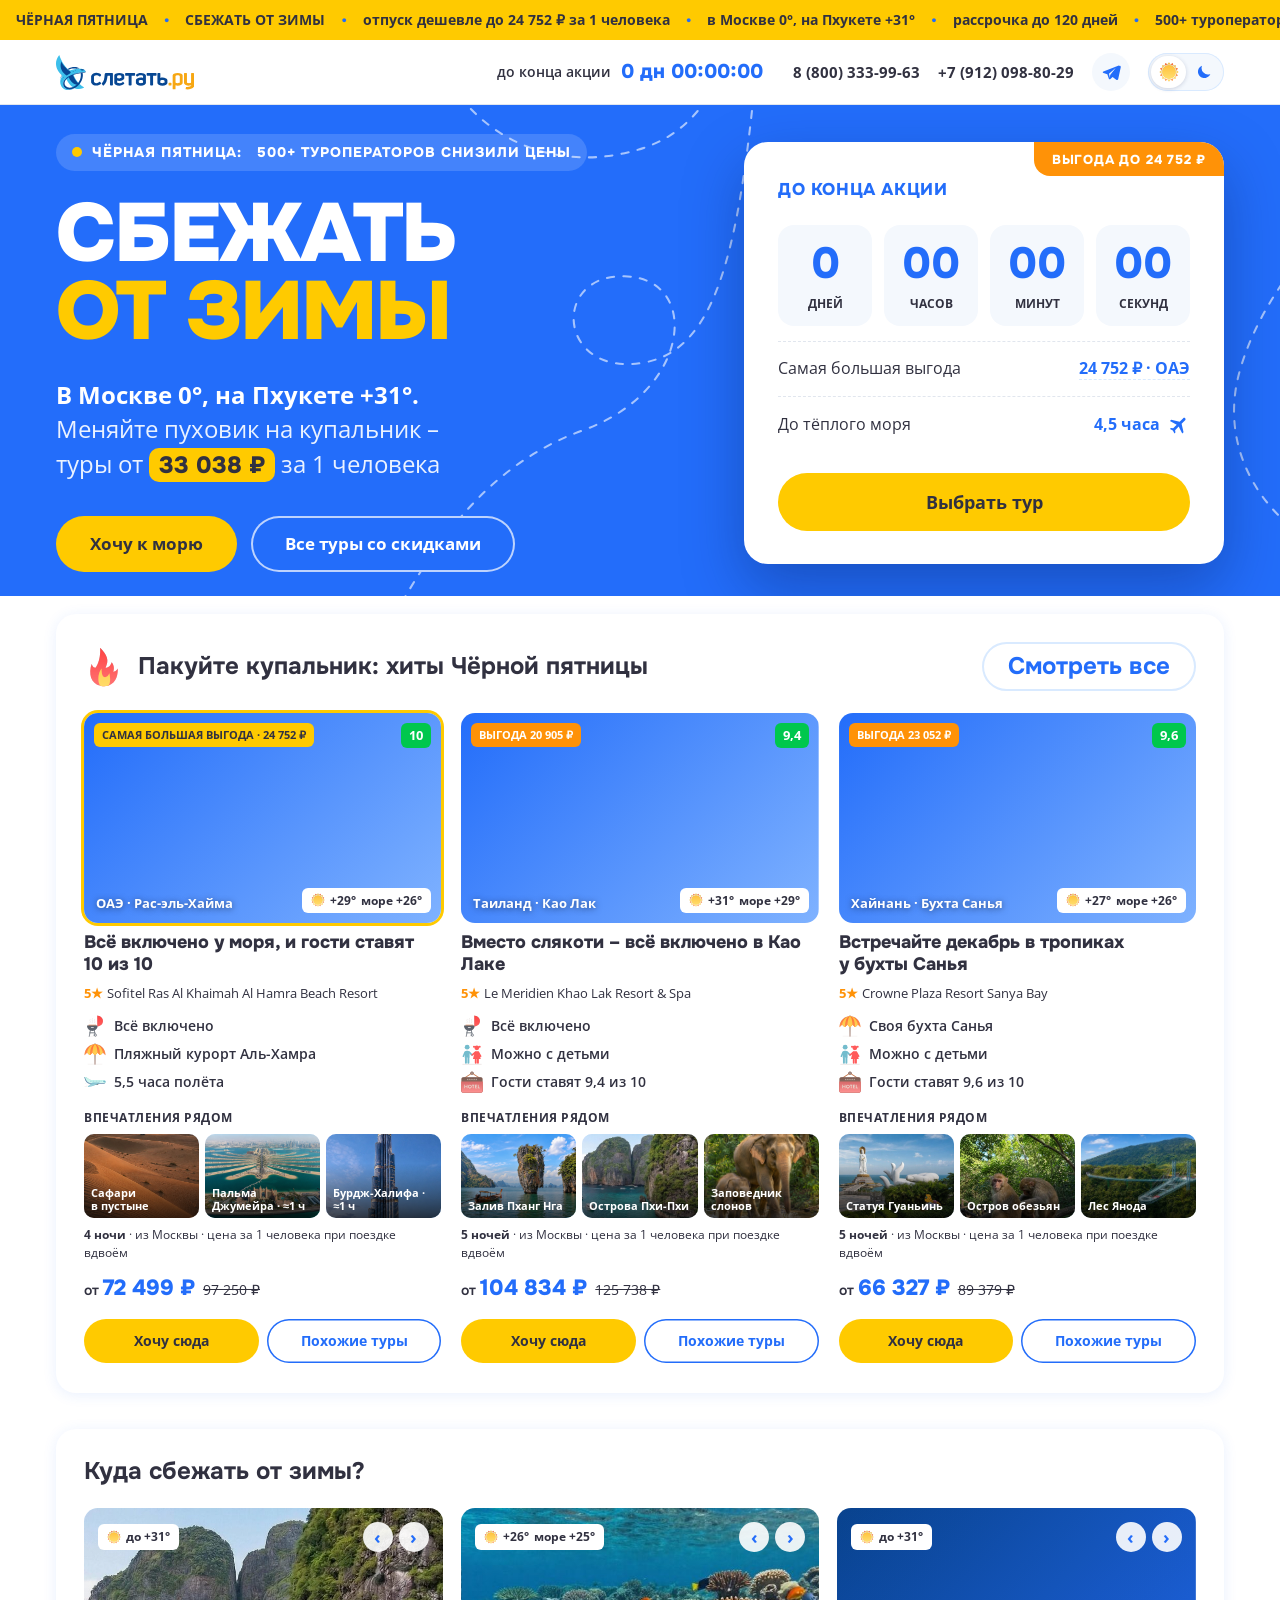
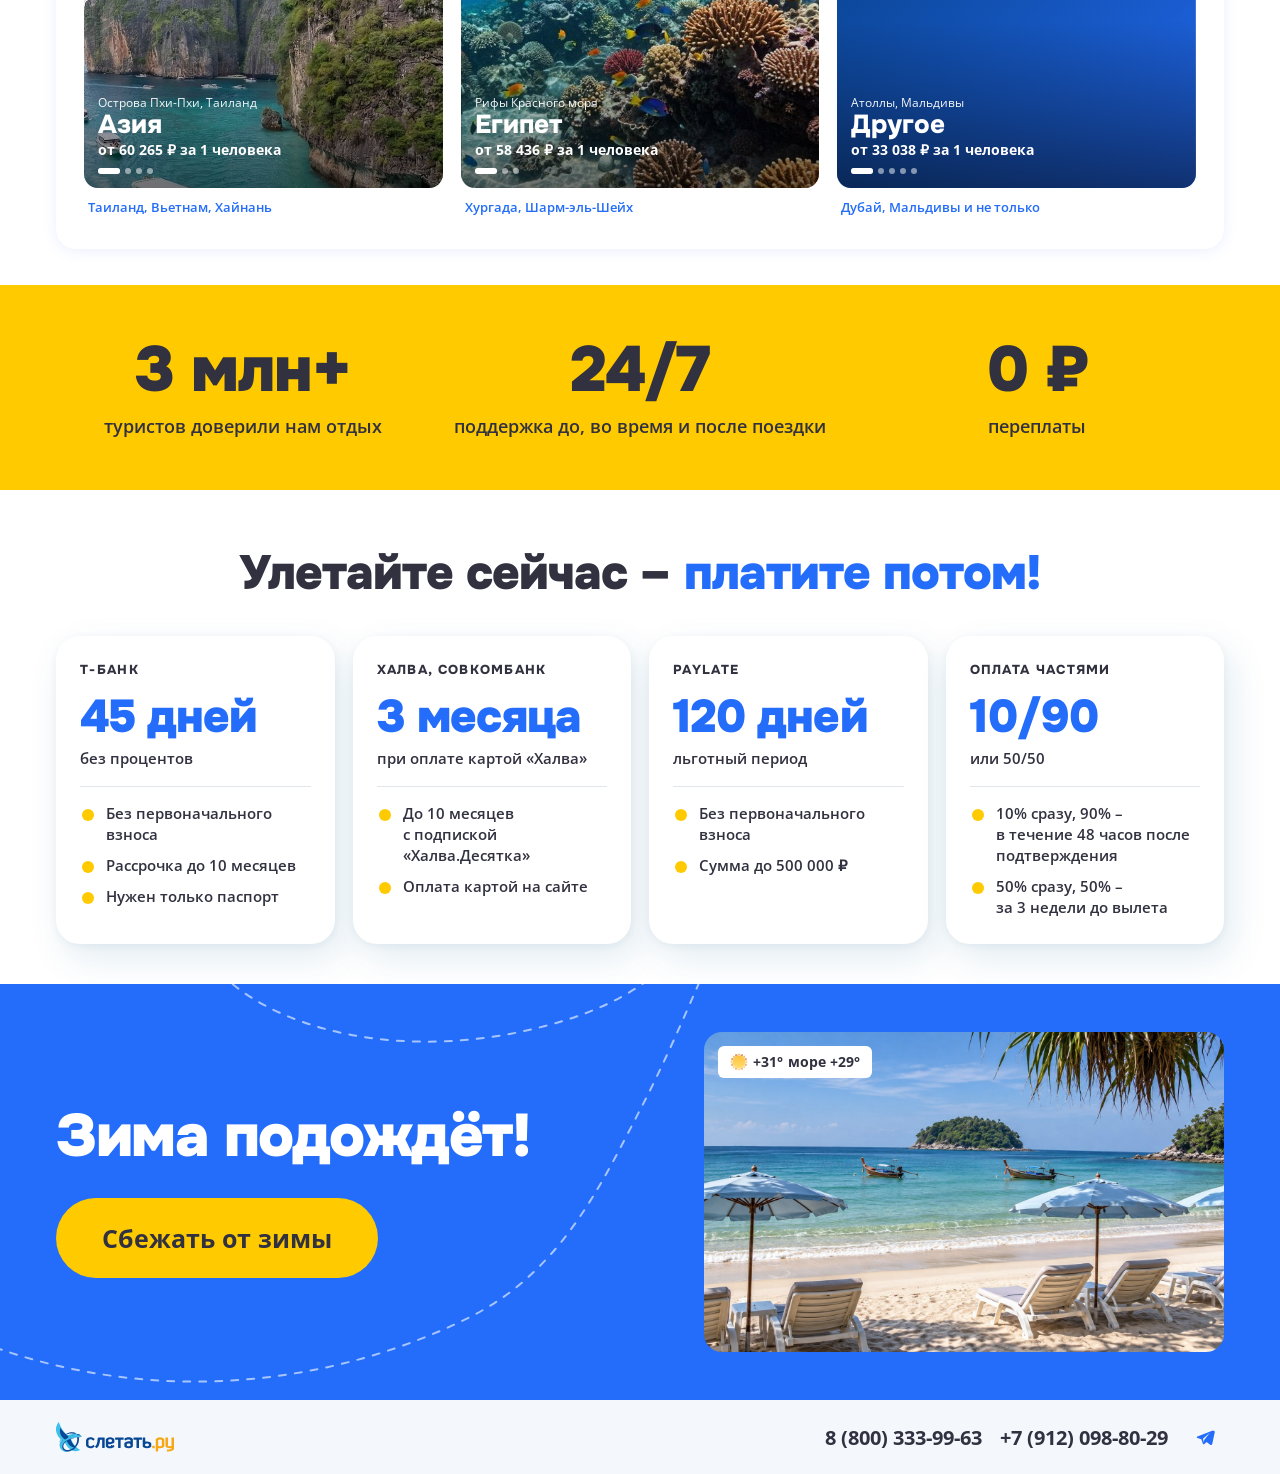
==== commit 2ef03655: "Сбежать от зимы v14: доработка мобильной версии; по ссылке v13 теперь та же страница Co-Authored-By:" ====
--- a/black-friday-v13-zima.html
+++ b/black-friday-v13-zima.html
@@ -445,6 +445,25 @@
 html[data-theme=dark] .thm svg{fill:var(--yel)}
 body,header,.card,.tcard,.pay-c,footer,.mbar,.hero-box,.fin-sec{transition:background-color .3s,color .3s}
 @media(prefers-reduced-motion:reduce){.thm:before,body,header,.card,.tcard,.pay-c,footer,.mbar,.hero-box,.fin-sec{transition:none}}
+/* ===== v14: доработка мобильной версии (проверено на 390 px) ===== */
+@media(max-width:980px){
+ /* первый экран: подпись над заголовком в одну строку, плашка «Выгода» не закрывает «До конца акции» */
+ .kicker .k-long{display:none}
+ .tcard{padding-top:46px}
+ /* хиты: «Смотреть все» компактнее, плашка погоды не наезжает на «страна · курорт» */
+ .bh .ttl .pill,.tcar-h .pill{font-size:16px;padding:7px 18px;margin-top:4px}
+ .himg .tmp{top:44px;right:10px;bottom:auto}
+ .himg .b1{font-size:10px}
+ /* «Впечатления рядом»: подписи помещаются */
+ .sg{font-size:10.5px;padding:5px 6px}
+ /* подвал: телефоны и Telegram в одну строку */
+ .fcont{gap:12px}.fcont .tel{font-size:16px}
+}
+@media(max-width:420px){
+ .mega{font-size:48px}
+ .cd b{font-size:34px}.cdn{gap:8px}
+ .trow{font-size:14px}
+}
 </style>
 </head>
 <body>
@@ -473,7 +492,7 @@
  </svg>
   <div class="hero-in">
   <div>
-   <div class="kicker"><i></i>Чёрная пятница: 500+ туроператоров снизили цены</div>
+   <div class="kicker"><i></i><span class="k-long">Чёрная пятница:&nbsp;</span>500+ туроператоров снизили цены</div>
    <div class="mega">Сбежать<span>от зимы</span></div>
    <p class="lead" id="heroLead"></p>
    <div class="hero-cta"><a class="btn btn-y" href="#hits">Хочу к морю</a><a class="btn btn-w" data-site="/hot-tour/" data-u="hero">Все туры со скидками</a></div>
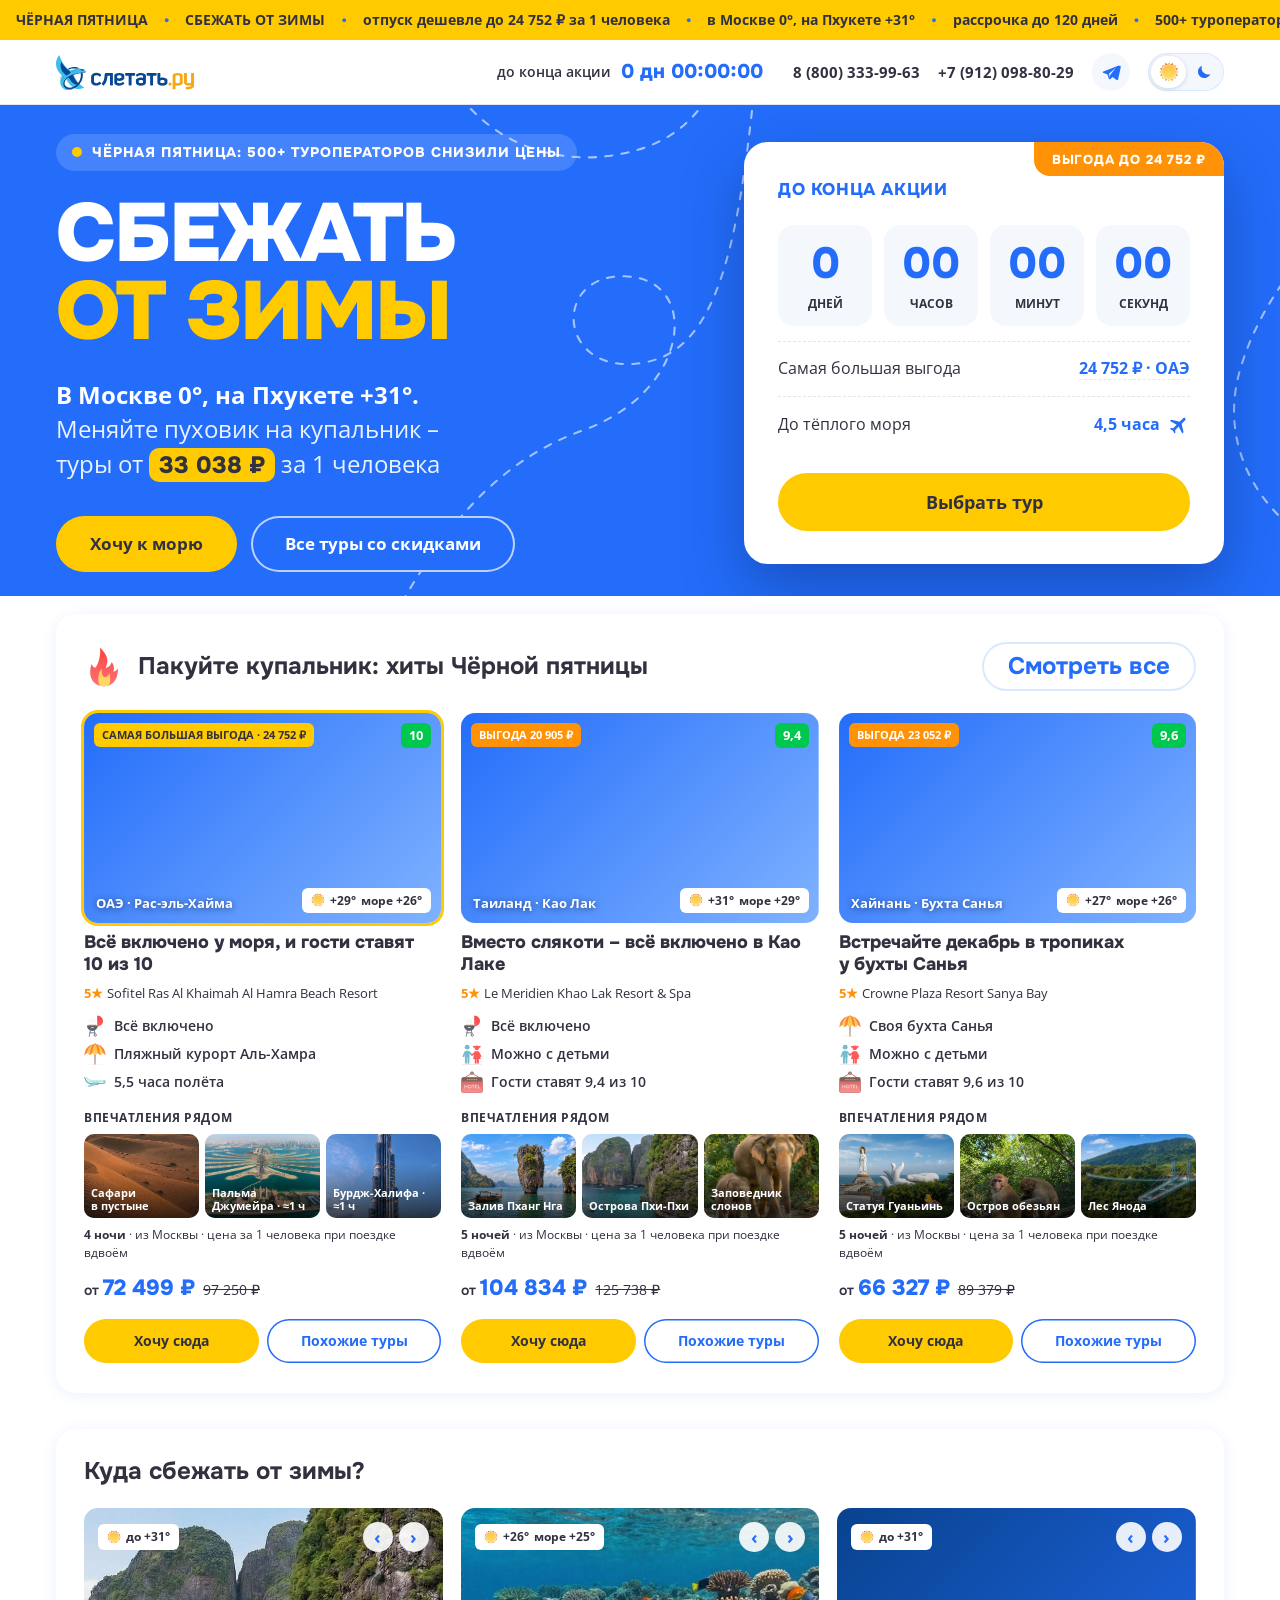
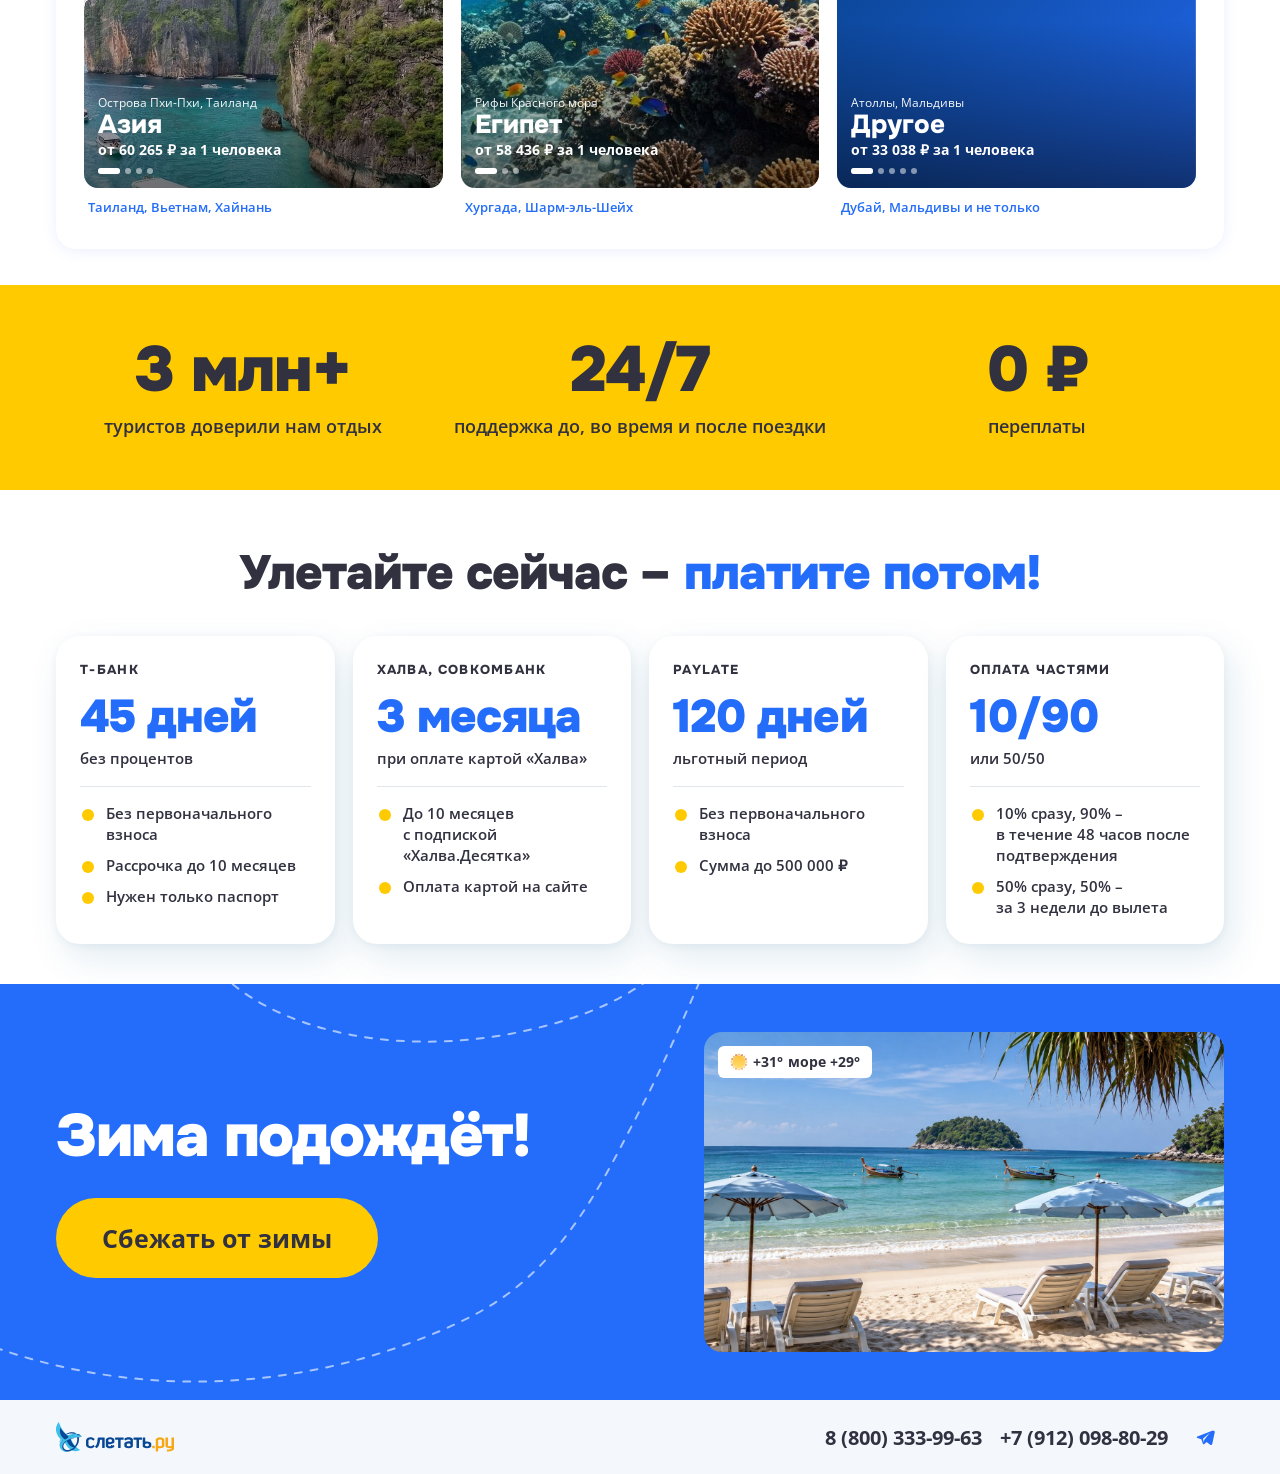
==== commit aa0c4811: "Сбежать от зимы v15: таймер не наезжает на заголовок в узком окне; по ссылке v13 теперь v15 Co-Autho" ====
--- a/black-friday-v13-zima.html
+++ b/black-friday-v13-zima.html
@@ -464,6 +464,17 @@
  .cd b{font-size:34px}.cdn{gap:8px}
  .trow{font-size:14px}
 }
+/* v15: окно 981–1080 px (масштаб ещё не включается) – колонка заголовка узкая, таймер наезжал на «СБЕЖАТЬ» */
+@media(min-width:981px) and (max-width:1080px){
+ .hero-box{padding-left:40px;padding-right:40px}
+ .hero-in{grid-template-columns:minmax(0,1fr) 400px;gap:32px}
+ .kicker{font-size:12px;letter-spacing:.4px;padding:7px 14px}
+ .mega{font-size:68px;letter-spacing:-1px}
+ .hero .lead{font-size:19px}
+ .tcard{padding-left:26px;padding-right:26px}
+ .cd b{font-size:40px}.cdn{gap:8px}
+ .trow{font-size:15px}
+}
 </style>
 </head>
 <body>
@@ -492,7 +503,7 @@
  </svg>
   <div class="hero-in">
   <div>
-   <div class="kicker"><i></i><span class="k-long">Чёрная пятница:&nbsp;</span>500+ туроператоров снизили цены</div>
+   <div class="kicker"><i></i><span><span class="k-long">Чёрная пятница:&nbsp;</span>500+ туроператоров снизили цены</span></div>
    <div class="mega">Сбежать<span>от зимы</span></div>
    <p class="lead" id="heroLead"></p>
    <div class="hero-cta"><a class="btn btn-y" href="#hits">Хочу к морю</a><a class="btn btn-w" data-site="/hot-tour/" data-u="hero">Все туры со скидками</a></div>
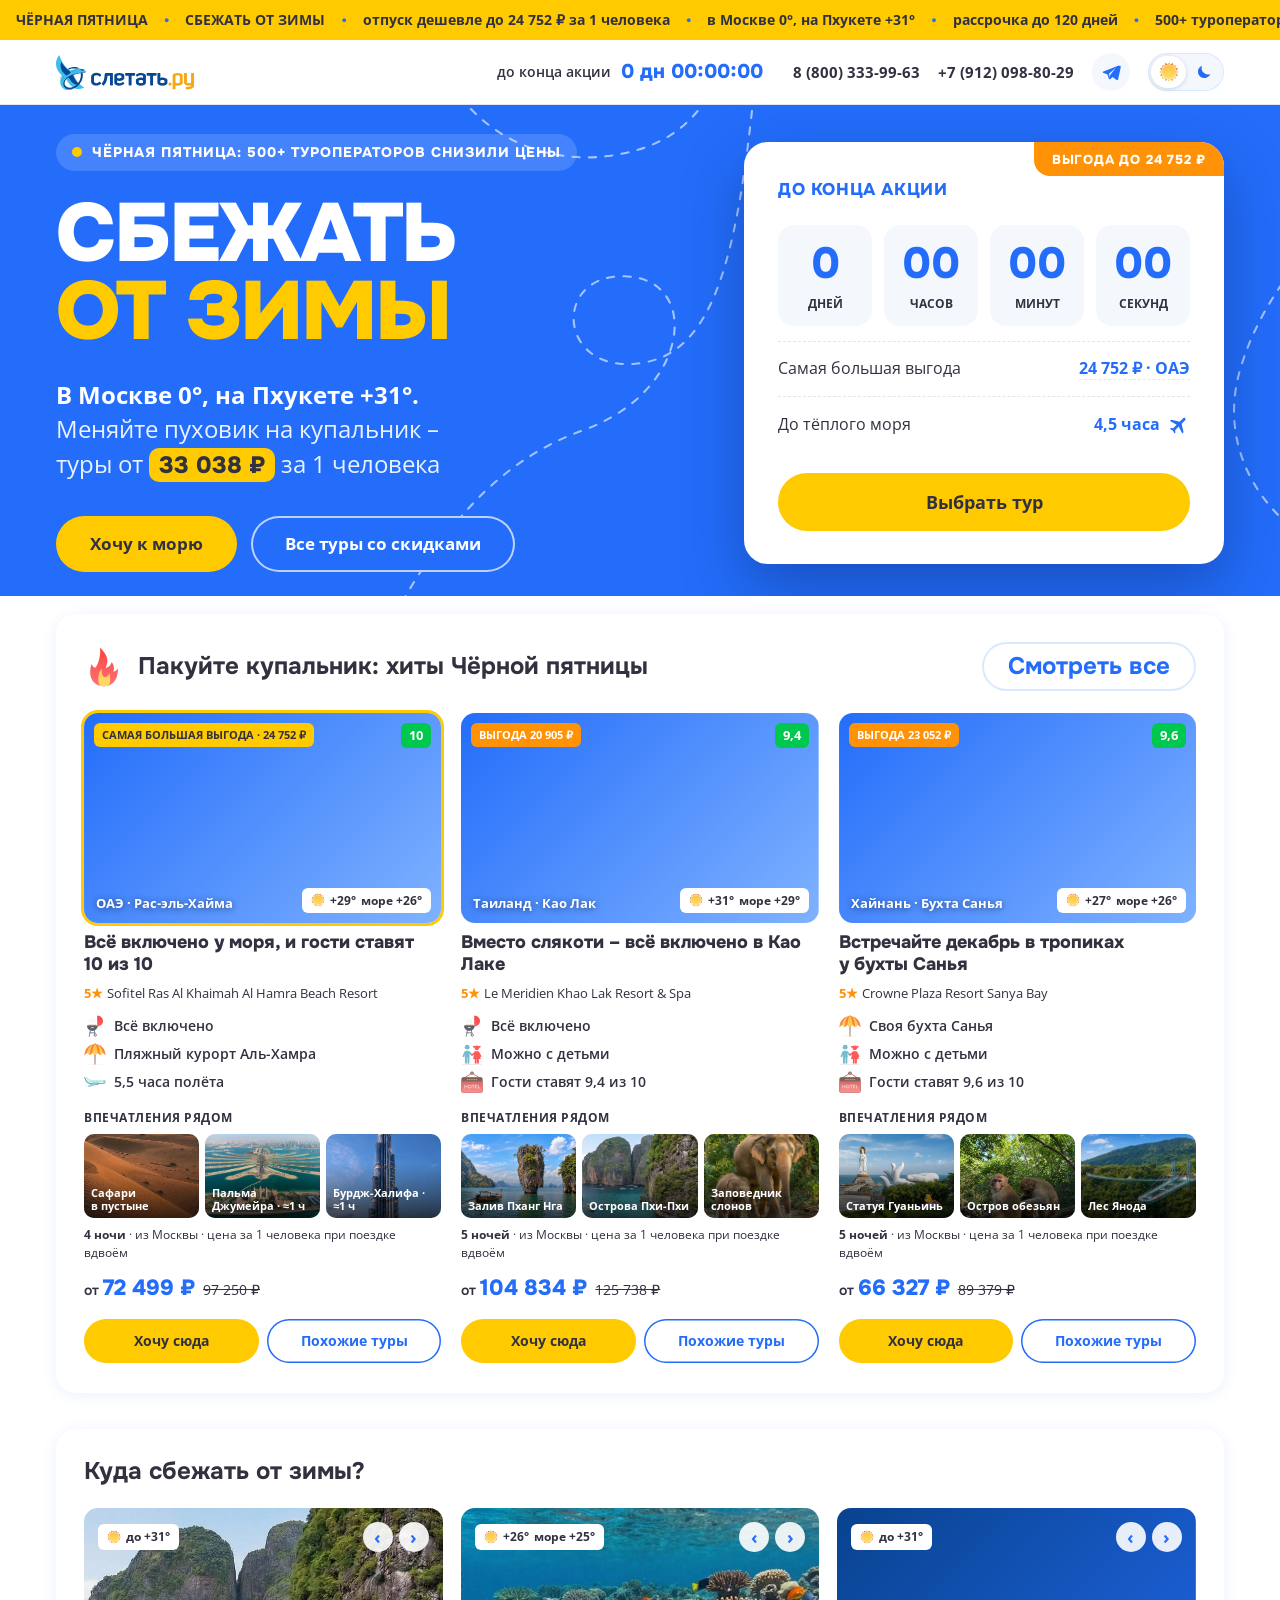
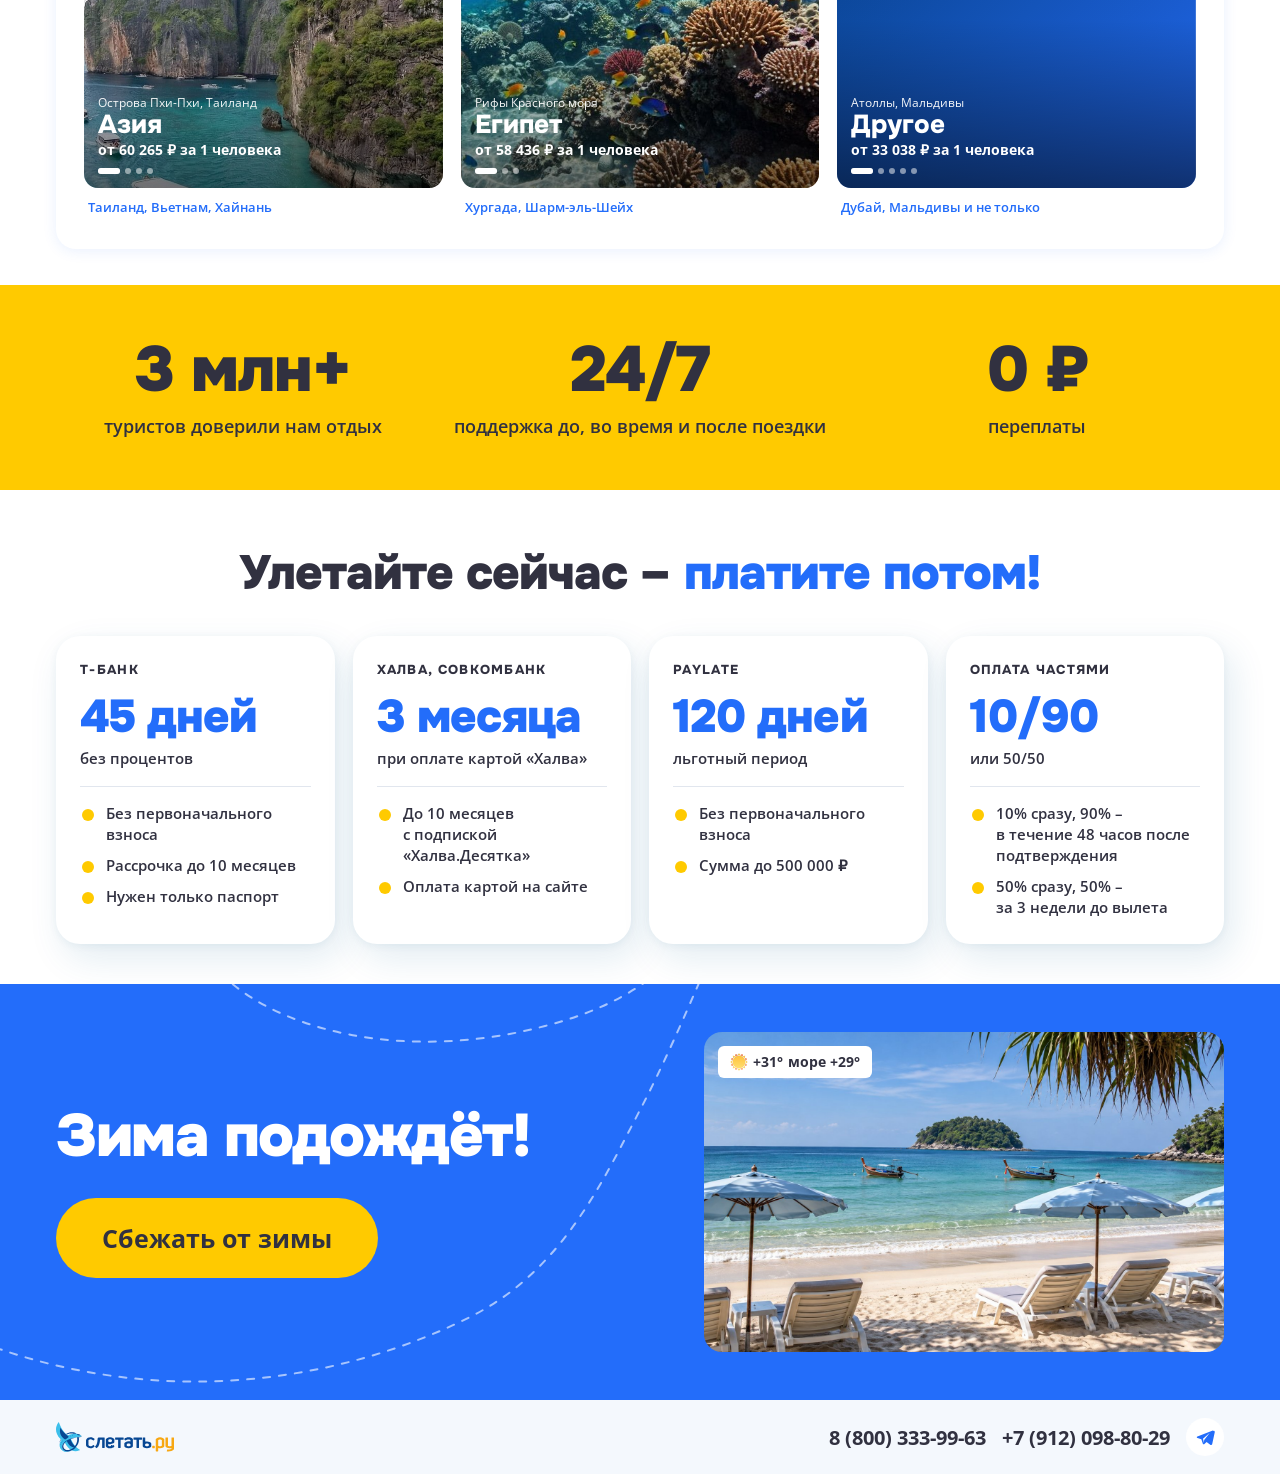
==== commit 974c52ce: "Сбежать от зимы v16: выровнен подвал; по ссылке v13 теперь v16 Co-Authored-By: Claude Opus 5.5 <nore" ====
--- a/black-friday-v13-zima.html
+++ b/black-friday-v13-zima.html
@@ -474,6 +474,14 @@
  .tcard{padding-left:26px;padding-right:26px}
  .cd b{font-size:40px}.cdn{gap:8px}
  .trow{font-size:15px}
+}
+/* v16: подвал выровнен – кружок Telegram виден (раньше сливался с фоном), на планшете и телефоне всё по центру с равными отступами */
+footer .tg{background:#fff}
+html[data-theme=dark] footer .tg{background:var(--card2)}
+.fcont{gap:16px}
+@media(max-width:980px){
+ .fgrid{flex-direction:column;align-items:center;justify-content:center;gap:14px;text-align:center}
+ .fcont{justify-content:center;gap:16px}
 }
 </style>
 </head>
